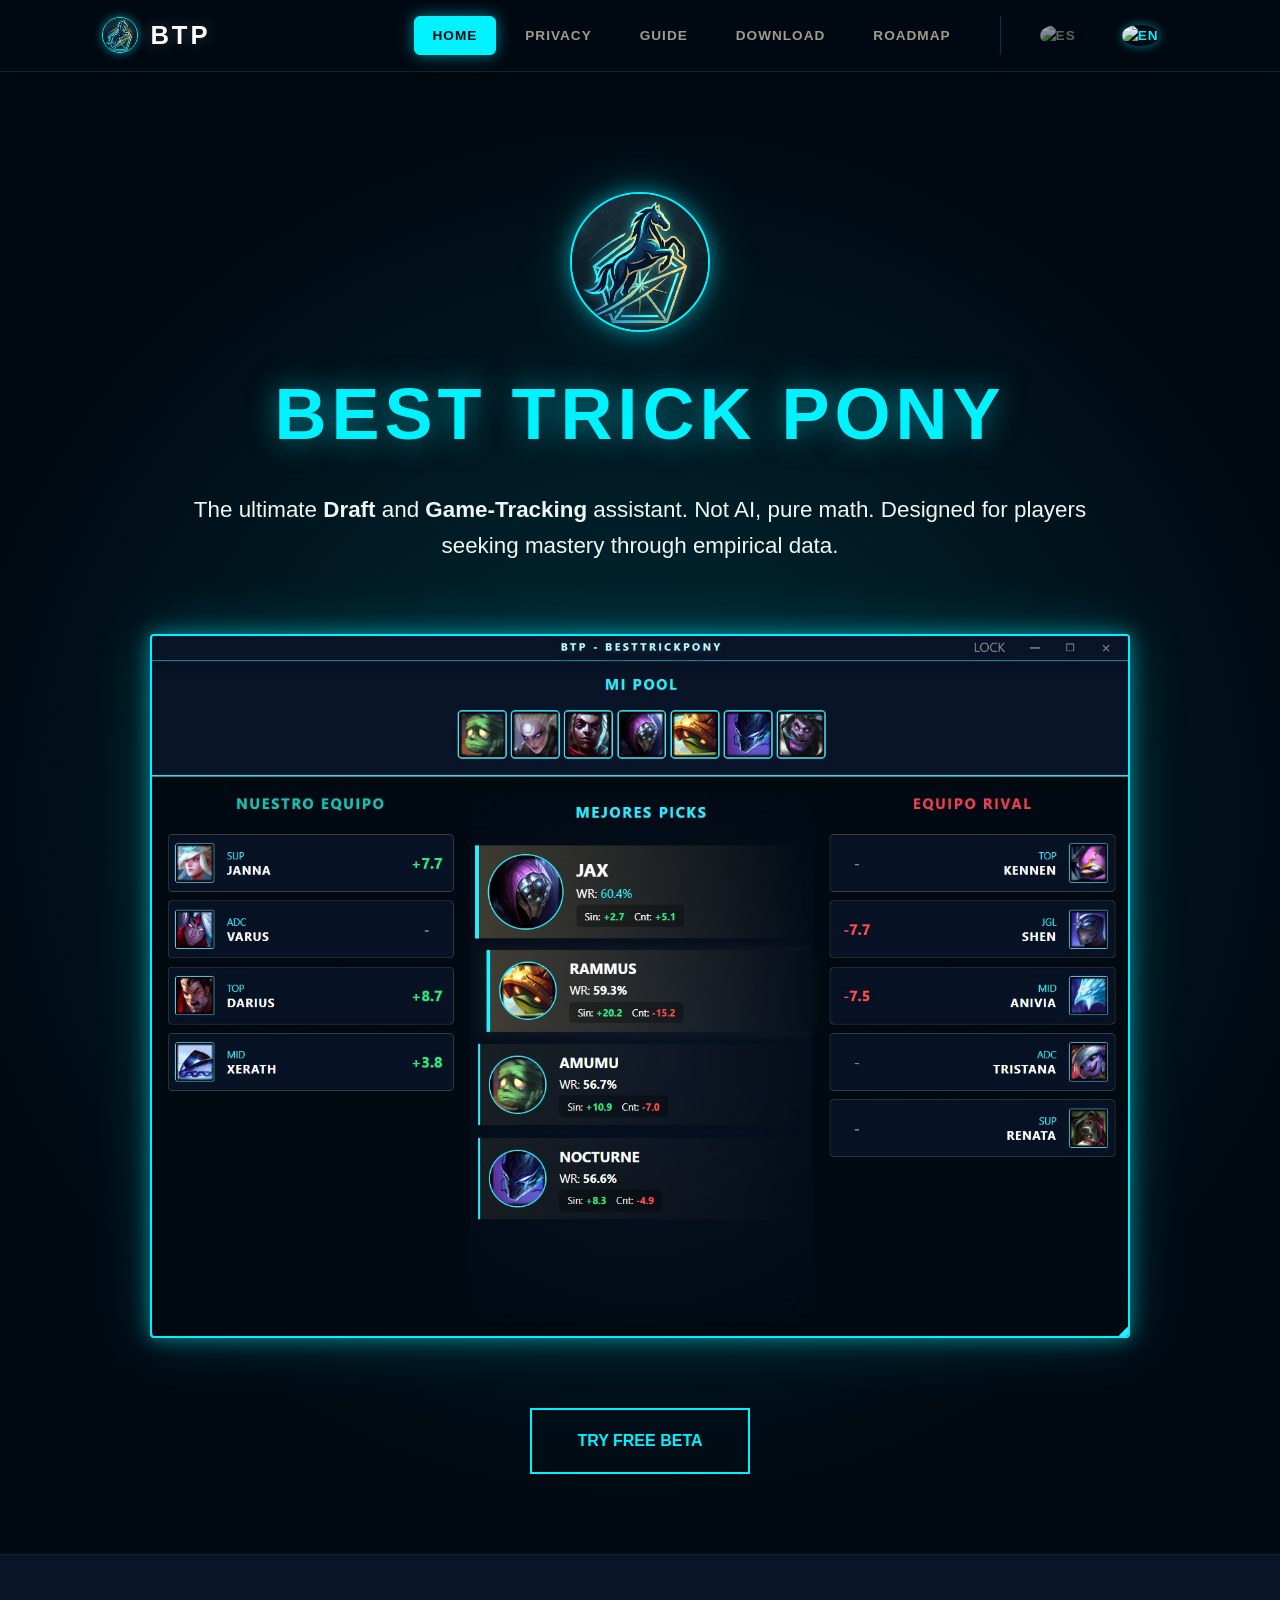
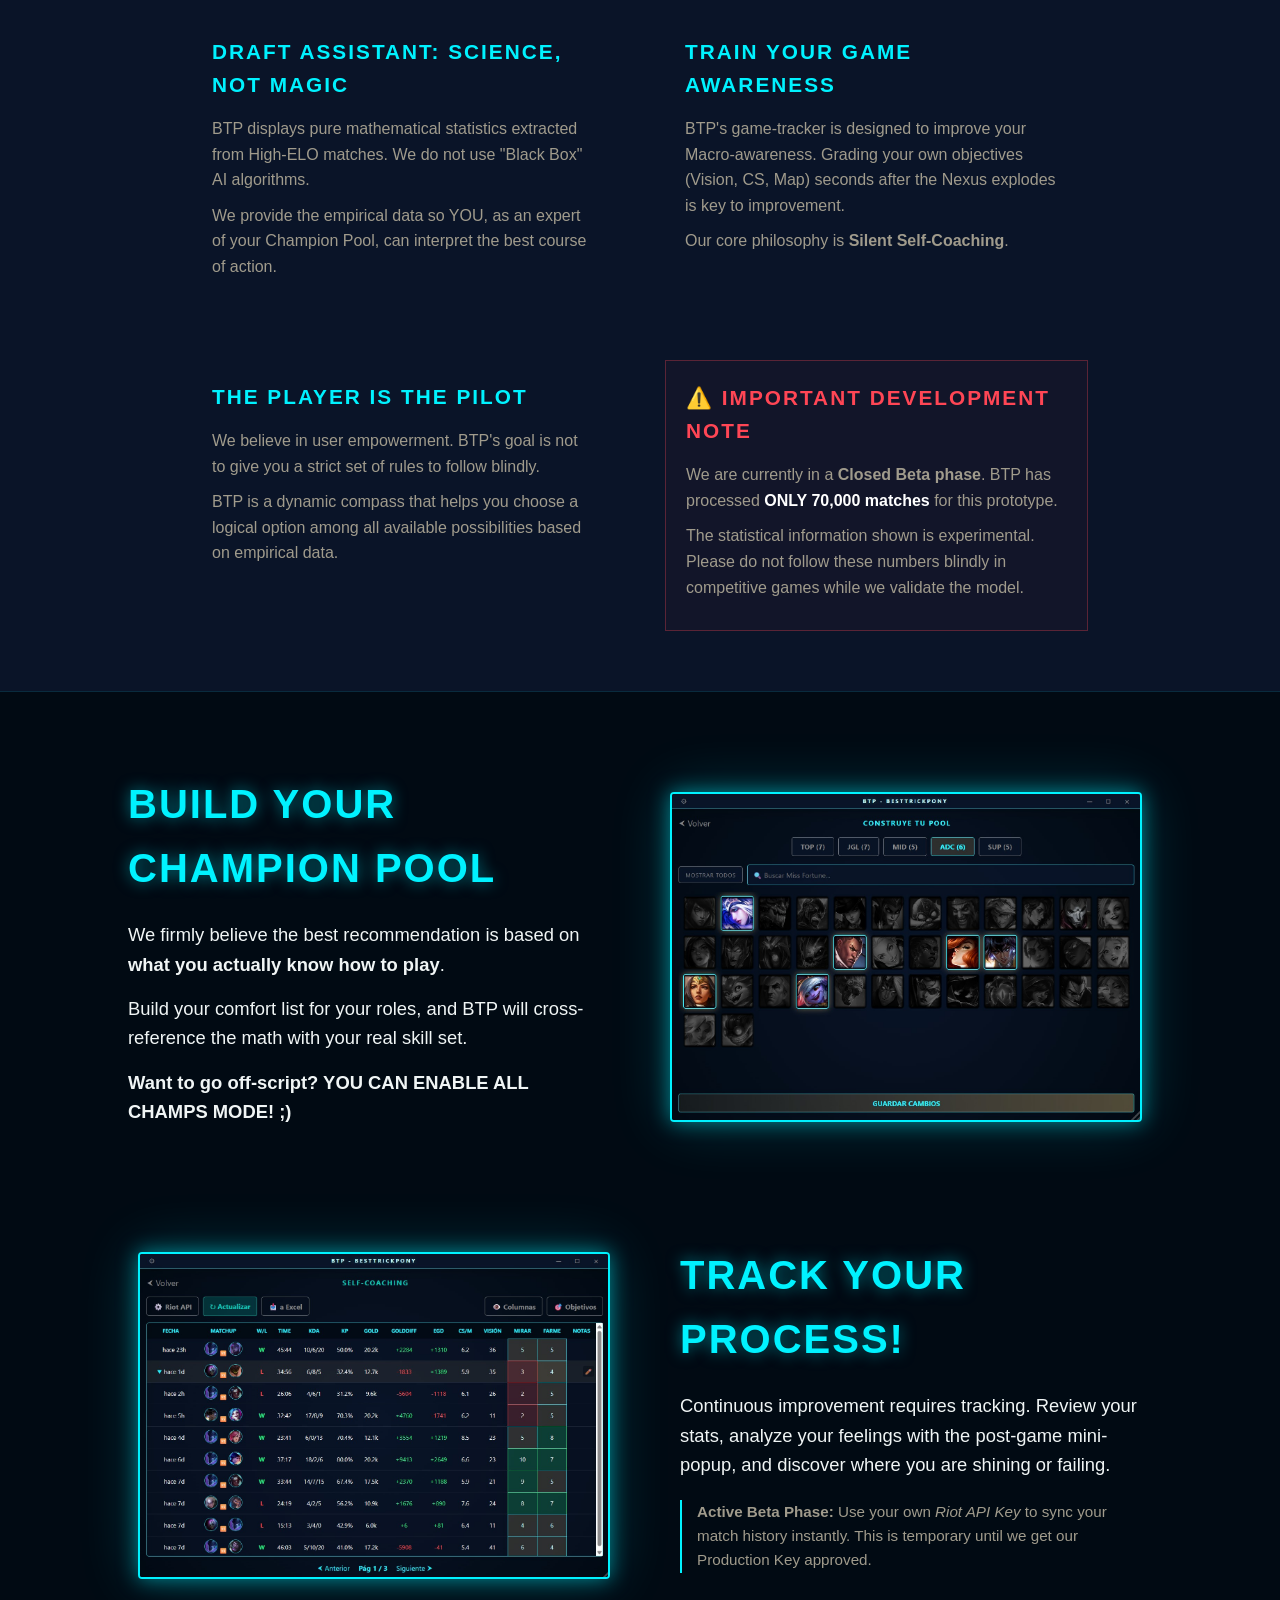
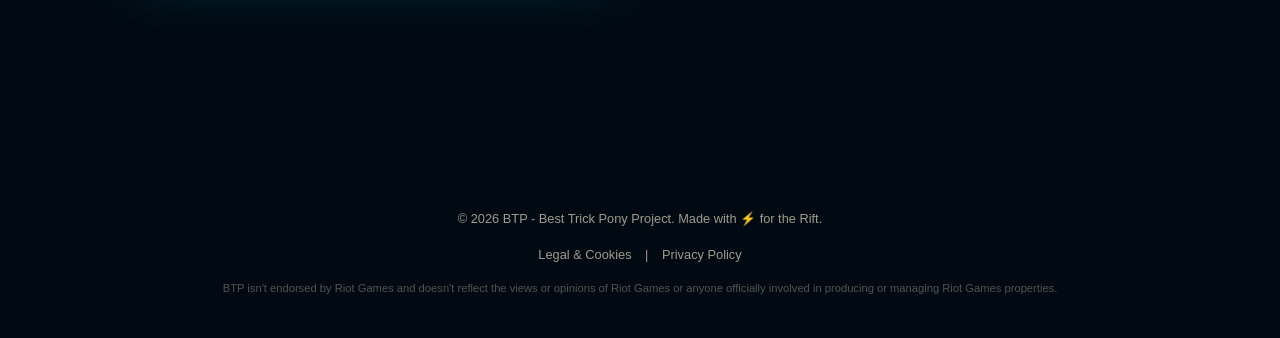
==== index.html @ 759c90ad "Update index.html" ====
<!DOCTYPE html>
<html lang="en">
<head>
    <meta charset="UTF-8">
    <meta name="viewport" content="width=device-width, initial-scale=1.0">
    <title>BTP - Best Trick Pony | LoL Draft Assistant & Game Tracker</title>
    <meta name="description" content="Download BTP, the math-based Draft and Game-Tracking assistant for League of Legends. Improve your macro with our silent Self-Coaching system.">
    <link rel="icon" href="assets/icono.ico" type="image/x-icon">
    <link rel="stylesheet" href="style.css">
</head>
<body>
    
    <nav class="glass-nav">
        <a href="index.html" class="nav-brand">
            <img src="assets/icono.png" alt="BTP Logo" class="nav-logo-img">
            <span>BTP</span>
        </a>
        <div class="nav-links">
            <a href="index.html" class="active">Home</a>
            <a href="about.html">Privacy</a>
            <a href="how-to.html">Guide</a>
            <a href="download.html">Download</a>
            <a href="next.html">Roadmap</a>
            
            <div class="lang-toggle">
                <a href="index-es.html" title="Español"><img src="https://flagcdn.com/es.svg" alt="ES"></a>
                <a href="index.html" class="lang-active" title="English"><img src="https://flagcdn.com/gb.svg" alt="EN"></a>
            </div>
        </div>
    </nav>

    <header class="hero">
        <img src="assets/icono.png" alt="BTP Logo" class="hero-logo">
        <h1 class="hero-title">BEST TRICK PONY</h1>
        <p style="font-size: 1.4rem; color: var(--text-main); max-width: 900px; margin: 0 auto 30px; font-weight: 300;">
            The ultimate <strong>Draft</strong> and <strong>Game-Tracking</strong> assistant. Not AI, pure math. Designed for players seeking mastery through empirical data.
        </p>
        
        <div class="glowing-screenshot-container">
            <img src="assets/asistant-example2.jpg" alt="BTP Main Interface">
        </div>
        <a href="download.html" class="btn-main">Try Free Beta</a>
    </header>

    <section class="philosophy-section">
        <div class="philosophy-card">
            <h3>Draft Assistant: Science, not Magic</h3>
            <p>BTP displays pure mathematical statistics extracted from High-ELO matches. We do not use "Black Box" AI algorithms.</p>
            <p>We provide the empirical data so YOU, as an expert of your Champion Pool, can interpret the best course of action.</p>
        </div>
        <div class="philosophy-card">
            <h3>Train your Game Awareness</h3>
            <p>BTP's game-tracker is designed to improve your Macro-awareness. Grading your own objectives (Vision, CS, Map) seconds after the Nexus explodes is key to improvement.</p>
            <p>Our core philosophy is <strong>Silent Self-Coaching</strong>.</p>
        </div>
        <div class="philosophy-card">
            <h3>The Player is the Pilot</h3>
            <p>We believe in user empowerment. BTP's goal is not to give you a strict set of rules to follow blindly.</p>
            <p>BTP is a dynamic compass that helps you choose a logical option among all available possibilities based on empirical data.</p>
        </div>
        <div class="philosophy-card" style="border: 1px solid rgba(255, 70, 85, 0.3); background: rgba(255, 70, 85, 0.03);">
            <h3 style="color: #ff4655;">⚠️ Important Development Note</h3>
            <p>We are currently in a <strong>Closed Beta phase</strong>. BTP has processed <span style="color: white; font-weight:bold;">ONLY 70,000 matches</span> for this prototype.</p>
            <p>The statistical information shown is experimental. Please do not follow these numbers blindly in competitive games while we validate the model.</p>
        </div>
    </section>

    <section class="features-showcase">
        <div class="feature-row">
            <div class="feature-text">
                <h2>Build your Champion Pool</h2>
                <p>We firmly believe the best recommendation is based on <strong>what you actually know how to play</strong>.</p>
                <p>Build your comfort list for your roles, and BTP will cross-reference the math with your real skill set.</p>
                <p style="color: var(--turquesa); font-weight: bold; margin-top: 15px;">Want to go off-script? YOU CAN ENABLE ALL CHAMPS MODE! ;)</p>
            </div>
            <div class="glowing-screenshot-container feature-image">
                <img src="assets/pool.jpg" alt="Champion Pool Builder">
            </div>
        </div>
        <div class="feature-row reverse">
            <div class="feature-text">
                <h2>Track your Process!</h2>
                <p>Continuous improvement requires tracking. Review your stats, analyze your feelings with the post-game mini-popup, and discover where you are shining or failing.</p>
                <p class="beta-note">
                    <strong>Active Beta Phase:</strong> Use your own <em>Riot API Key</em> to sync your match history instantly. This is temporary until we get our Production Key approved.
                </p>
            </div>
            <div class="glowing-screenshot-container feature-image">
                <img src="assets/coaching-example.jpg" alt="BTP Match Tracking">
            </div>
        </div>
    </section>

    <footer>
        <p>&copy; 2026 BTP - Best Trick Pony Project. Made with ⚡ for the Rift.</p>
        <div style="margin-top: 15px; font-size: 0.8rem;">
            <a href="legal.html" style="color: var(--turquesa); text-decoration: none; margin: 0 10px;">Legal & Cookies</a> | 
            <a href="about.html" style="color: var(--turquesa); text-decoration: none; margin: 0 10px;">Privacy Policy</a>
        </div>
        <p style="margin-top: 15px; font-size: 0.7rem; color: var(--text-dim); opacity: 0.5;">
            BTP isn't endorsed by Riot Games and doesn't reflect the views or opinions of Riot Games or anyone officially involved in producing or managing Riot Games properties.
        </p>
    </footer>
</body>
</html>
---- style.css ----
/* =========================================================
   VARIABLES GLOBALES Y TEMAS (DARK MODE GAMING)
========================================================= */

/* TEMA 1: HEXTECH GLOW (POR DEFECTO) */
:root {
    --bg-base: #010a13;
    --bg-base-rgb: 1, 10, 19;
    --bg-surface: #0a1428;
    
    --accent: #00f2ff;
    --accent-rgb: 0, 242, 255;
    --accent-glow: rgba(0, 242, 255, 0.5);
    
    --text-primary: #f0f5f5;
    --text-secondary: #a09b8c;
    --negative: #ff4655;
}

/* TEMA 2: FURIA NOXIANA */
body.theme-noxus {
    --bg-base: #0F0F0F;
    --bg-base-rgb: 15, 15, 15;
    --bg-surface: #1A1818;
    
    --accent: #E22C2C;
    --accent-rgb: 226, 44, 44;
    --accent-glow: rgba(226, 44, 44, 0.5);
}

/* TEMA 3: EL VACÍO */
body.theme-void {
    --bg-base: #110D17;
    --bg-base-rgb: 17, 13, 23;
    --bg-surface: #1D1726;
    
    --accent: #A959FF;
    --accent-rgb: 169, 89, 255;
    --accent-glow: rgba(169, 89, 255, 0.5);
}

/* TEMA 4: RADIACTIVIDAD ZAUNITA */
body.theme-zaun {
    --bg-base: #0D1117;
    --bg-base-rgb: 13, 17, 23;
    --bg-surface: #161B22;
    
    --accent: #39D353;
    --accent-rgb: 57, 211, 83;
    --accent-glow: rgba(57, 211, 83, 0.5);
}

/* TEMA 5: ASCENSO DE DEMACIA */
body.theme-demacia {
    --bg-base: #091F36;
    --bg-base-rgb: 9, 31, 54;
    --bg-surface: #1B3B60;
    
    --accent: #FEF3C7;
    --accent-rgb: 254, 243, 199;
    --accent-glow: rgba(254, 243, 199, 0.5);
}

/* =========================================================
   ESTILOS BASE
========================================================= */

* { margin: 0; padding: 0; box-sizing: border-box; }

body {
    background-color: var(--bg-base);
    color: var(--text-primary);
    font-family: 'Segoe UI', Roboto, Helvetica, Arial, sans-serif;
    line-height: 1.6;
    overflow-x: hidden;
    transition: background-color 0.4s ease, color 0.4s ease;
}

/* --- NAVEGACIÓN PREMIUM (GLASSMORPHISM) --- */
.glass-nav {
    display: flex;
    justify-content: space-between;
    align-items: center;
    padding: 15px 8%;
    /* Efecto cristal adaptativo al tema */
    background: rgba(var(--bg-base-rgb), 0.75); 
    backdrop-filter: blur(12px);
    -webkit-backdrop-filter: blur(12px);
    border-bottom: 1px solid rgba(var(--accent-rgb), 0.15);
    box-shadow: 0 4px 30px rgba(0, 0, 0, 0.4);
    position: sticky;
    top: 0;
    z-index: 1000;
}

.nav-brand {
    display: flex;
    align-items: center;
    gap: 12px;
    text-decoration: none;
    transition: transform 0.3s ease;
}

.nav-brand:hover {
    transform: scale(1.05);
}

.nav-logo-img {
    width: 36px;
    height: 36px;
    border-radius: 50%;
    border: 1px solid var(--accent);
    box-shadow: 0 0 10px var(--accent-glow);
    object-fit: cover;
}

.nav-brand span {
    font-size: 1.6rem;
    font-weight: 900;
    color: #ffffff;
    letter-spacing: 3px;
    text-shadow: 0 0 15px rgba(255, 255, 255, 0.2);
}

.nav-links {
    display: flex;
    gap: 10px;
}

.nav-links a {
    color: var(--text-secondary);
    text-decoration: none;
    font-size: 0.85rem;
    font-weight: 700;
    text-transform: uppercase;
    letter-spacing: 1px;
    padding: 8px 18px;
    border-radius: 6px;
    transition: all 0.3s ease;
    border: 1px solid transparent;
}

.nav-links a:hover {
    color: #ffffff;
    background: rgba(var(--accent-rgb), 0.08);
    border-color: rgba(var(--accent-rgb), 0.3);
    text-shadow: 0 0 8px var(--accent-glow);
}

.nav-links a.active {
    color: var(--bg-base);
    background: var(--accent);
    border-color: var(--accent);
    box-shadow: 0 0 15px var(--accent-glow);
    text-shadow: none;
}

/* --- HERO SECTION --- */
.hero {
    text-align: center;
    padding: 120px 10% 80px;
    /* Gradiente radial adaptativo al tema */
    background: radial-gradient(circle at center, rgba(var(--accent-rgb), 0.15) 0%, var(--bg-base) 70%);
}

.hero-title {
    font-size: 4.5rem;
    font-weight: 900;
    color: var(--accent);
    text-transform: uppercase;
    letter-spacing: 5px;
    text-shadow: 0 0 30px var(--accent-glow);
    margin-bottom: 20px;
}

.hero-logo {
    width: 140px;
    height: 140px;
    border-radius: 50%;
    border: 2px solid var(--accent);
    background: var(--bg-surface);
    object-fit: cover;
    display: block;
    margin: 0 auto 25px auto;
    box-shadow: 
        0 0 20px var(--accent-glow),          
        0 0 60px rgba(var(--accent-rgb), 0.2),       
        inset 0 0 15px rgba(var(--accent-rgb), 0.1); 
    transition: 0.5s ease;
}

.hero-logo:hover {
    box-shadow: 
        0 0 30px var(--accent),
        0 0 80px rgba(var(--accent-rgb), 0.4);
    transform: scale(1.05);
}

/* --- ESTRELLAS Y CAPTURAS --- */
.glowing-screenshot-container {
    position: relative;
    margin: 60px auto;
    max-width: 1000px;
    padding: 10px;
}

.glowing-screenshot-container img {
    width: 100%;
    display: block;
    border: 2px solid var(--accent);
    border-radius: 4px;
    box-shadow: 
        0 0 20px var(--accent-glow),          
        0 0 60px rgba(var(--accent-rgb), 0.2),       
        inset 0 0 15px rgba(var(--accent-rgb), 0.1); 
    transition: 0.5s;
}

.glowing-screenshot-container img:hover {
    box-shadow: 
        0 0 30px var(--accent),
        0 0 80px rgba(var(--accent-rgb), 0.3);
}

.glowing-screenshot-container.vertical {
    max-width: 350px;
    margin: 0 auto;
}

/* --- SECCIONES DE TEXTO --- */
.philosophy-section {
    padding: 60px 15%;
    display: grid;
    grid-template-columns: 1fr 1fr;
    gap: 50px;
    background: var(--bg-surface);
    border-top: 1px solid rgba(var(--accent-rgb), 0.1);
    border-bottom: 1px solid rgba(var(--accent-rgb), 0.1);
}

.philosophy-card {
    padding: 20px;
}

.philosophy-card h3 {
    color: var(--accent);
    text-transform: uppercase;
    letter-spacing: 2px;
    margin-bottom: 15px;
    font-size: 1.3rem;
}

.philosophy-card p {
    color: var(--text-secondary);
    font-size: 1rem;
    margin-bottom: 10px;
}

/* --- BOTONES --- */
.btn-main {
    display: inline-block;
    padding: 18px 45px;
    border: 2px solid var(--accent);
    color: var(--accent);
    text-decoration: none;
    font-weight: bold;
    text-transform: uppercase;
    transition: 0.4s;
    background: transparent;
    cursor: pointer;
}

.btn-main:hover {
    background: var(--accent);
    color: var(--bg-base);
    box-shadow: 0 0 30px var(--accent-glow);
    transform: translateY(-2px);
}

/* --- FUNCIONALIDADES (ZIG-ZAG) --- */
.features-showcase {
    padding: 80px 10%;
    background: var(--bg-base);
}

.feature-row {
    display: flex;
    align-items: center;
    gap: 60px;
    margin-bottom: 100px;
}

.feature-row.reverse {
    flex-direction: row-reverse;
}

.feature-text {
    flex: 1;
}

.feature-text h2 {
    font-size: 2.5rem;
    color: var(--accent);
    margin-bottom: 20px;
    text-transform: uppercase;
    letter-spacing: 2px;
    text-shadow: 0 0 15px var(--accent-glow);
}


.feature-text p {
    font-size: 1.15rem;
    margin-bottom: 15px;
    color: var(--text-primary);
}

.feature-text .beta-note {
    font-size: 0.95rem;
    color: var(--text-secondary);
    border-left: 2px solid var(--accent);
    padding-left: 15px;
    margin-top: 20px;
}

.feature-image {
    flex: 1;
    margin: 0;
}

/* --- METODOLOGÍA (CAJAS DE EJEMPLO) --- */
.example-box {
    background-color: var(--bg-surface);
    padding: 20px;
    border-left: 4px solid var(--accent);
    margin: 20px 0;
    border-radius: 4px;
}

.highlight-text {
    color: var(--text-primary);
    font-weight: bold;
}

/* --- SELECTOR DE IDIOMA --- */
.lang-toggle {
    display: flex;
    align-items: center;
    gap: 8px;
    margin-left: 20px;
    border-left: 1px solid rgba(var(--accent-rgb), 0.2);
    padding-left: 20px;
}

.lang-toggle a {
    color: var(--text-secondary);
    text-decoration: none;
    font-size: 0.85rem;
    font-weight: bold;
    transition: 0.3s;
}

.lang-toggle a:hover {
    color: #ffffff;
    text-shadow: 0 0 8px var(--accent-glow);
}

.lang-toggle a.lang-active {
    color: var(--accent);
}

.lang-toggle img {
    width: 20px;
    height: 20px;
    border-radius: 50%;
    object-fit: cover;
    opacity: 0.6;
    transition: 0.3s;
}

.lang-toggle a.lang-active img, .lang-toggle a:hover img {
    opacity: 1;
    box-shadow: 0 0 10px var(--accent-glow);
}

/* --- FOOTER --- */
footer {
    text-align: center;
    padding: 40px;
    font-size: 0.8rem;
    color: var(--text-secondary);
}

/* --- ADAPTACIÓN PARA MÓVILES (RESPONSIVE) --- */
@media (max-width: 900px) {
    .feature-row, .feature-row.reverse {
        flex-direction: column;
        text-align: center;
        gap: 30px;
    }
    .feature-text .beta-note {
        border-left: none;
        border-top: 2px solid var(--accent);
        padding-top: 15px;
        padding-left: 0;
    }
}

@media (max-width: 768px) {
    .glass-nav {
        flex-direction: column;
        padding: 15px 5%;
        gap: 15px;
    }
    
    .nav-links {
        flex-wrap: wrap;
        justify-content: center;
        gap: 8px;
    }

    .nav-links a {
        padding: 6px 10px;
        font-size: 0.75rem;
    }

    .lang-toggle {
        margin-left: 0;
        padding-left: 0;
        border-left: none;
        width: 100%;
        justify-content: center;
        margin-top: 5px;
    }

    .philosophy-section {
        display: flex;
        flex-direction: column;
        padding: 40px 5%;
        gap: 20px;
    }

    .philosophy-card {
        width: 100%;
        box-sizing: border-box;
        margin: 0;
    }
    
    .hero-title {
        font-size: 2.5rem !important;
    }
}
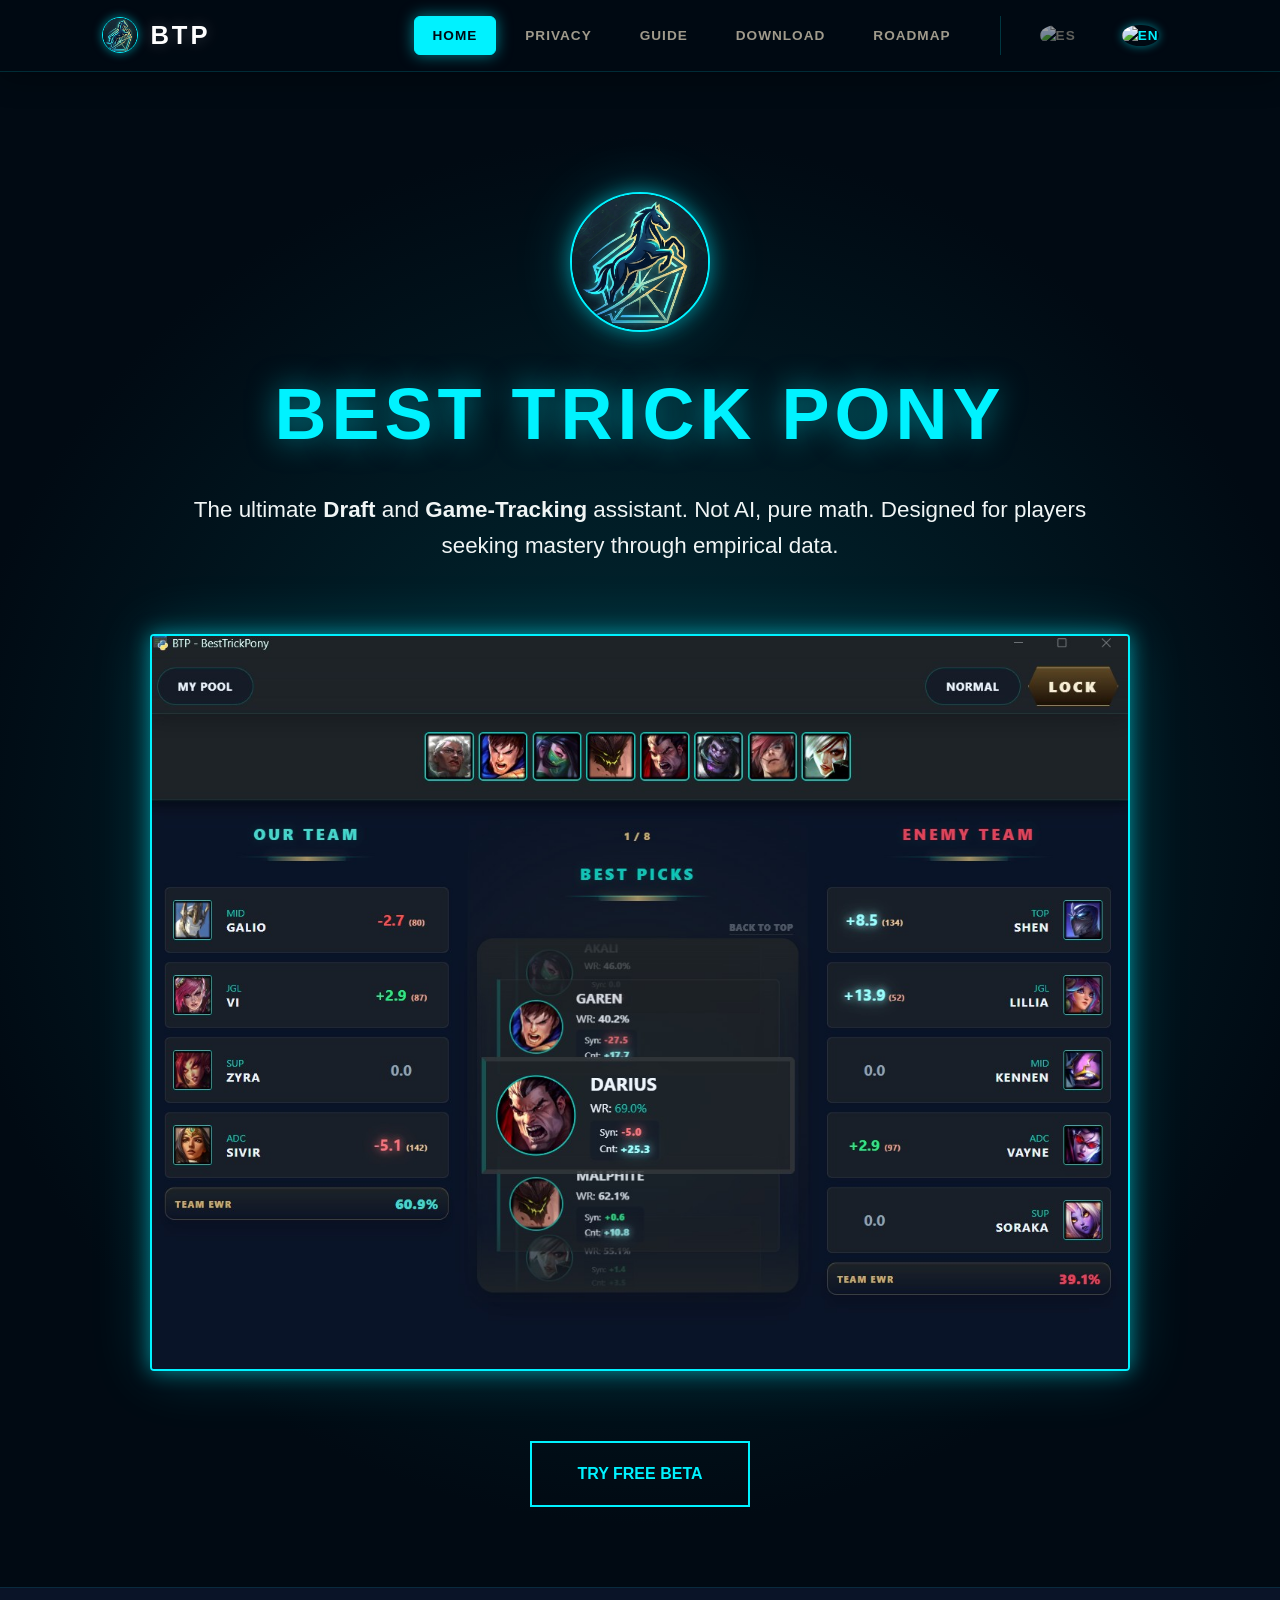
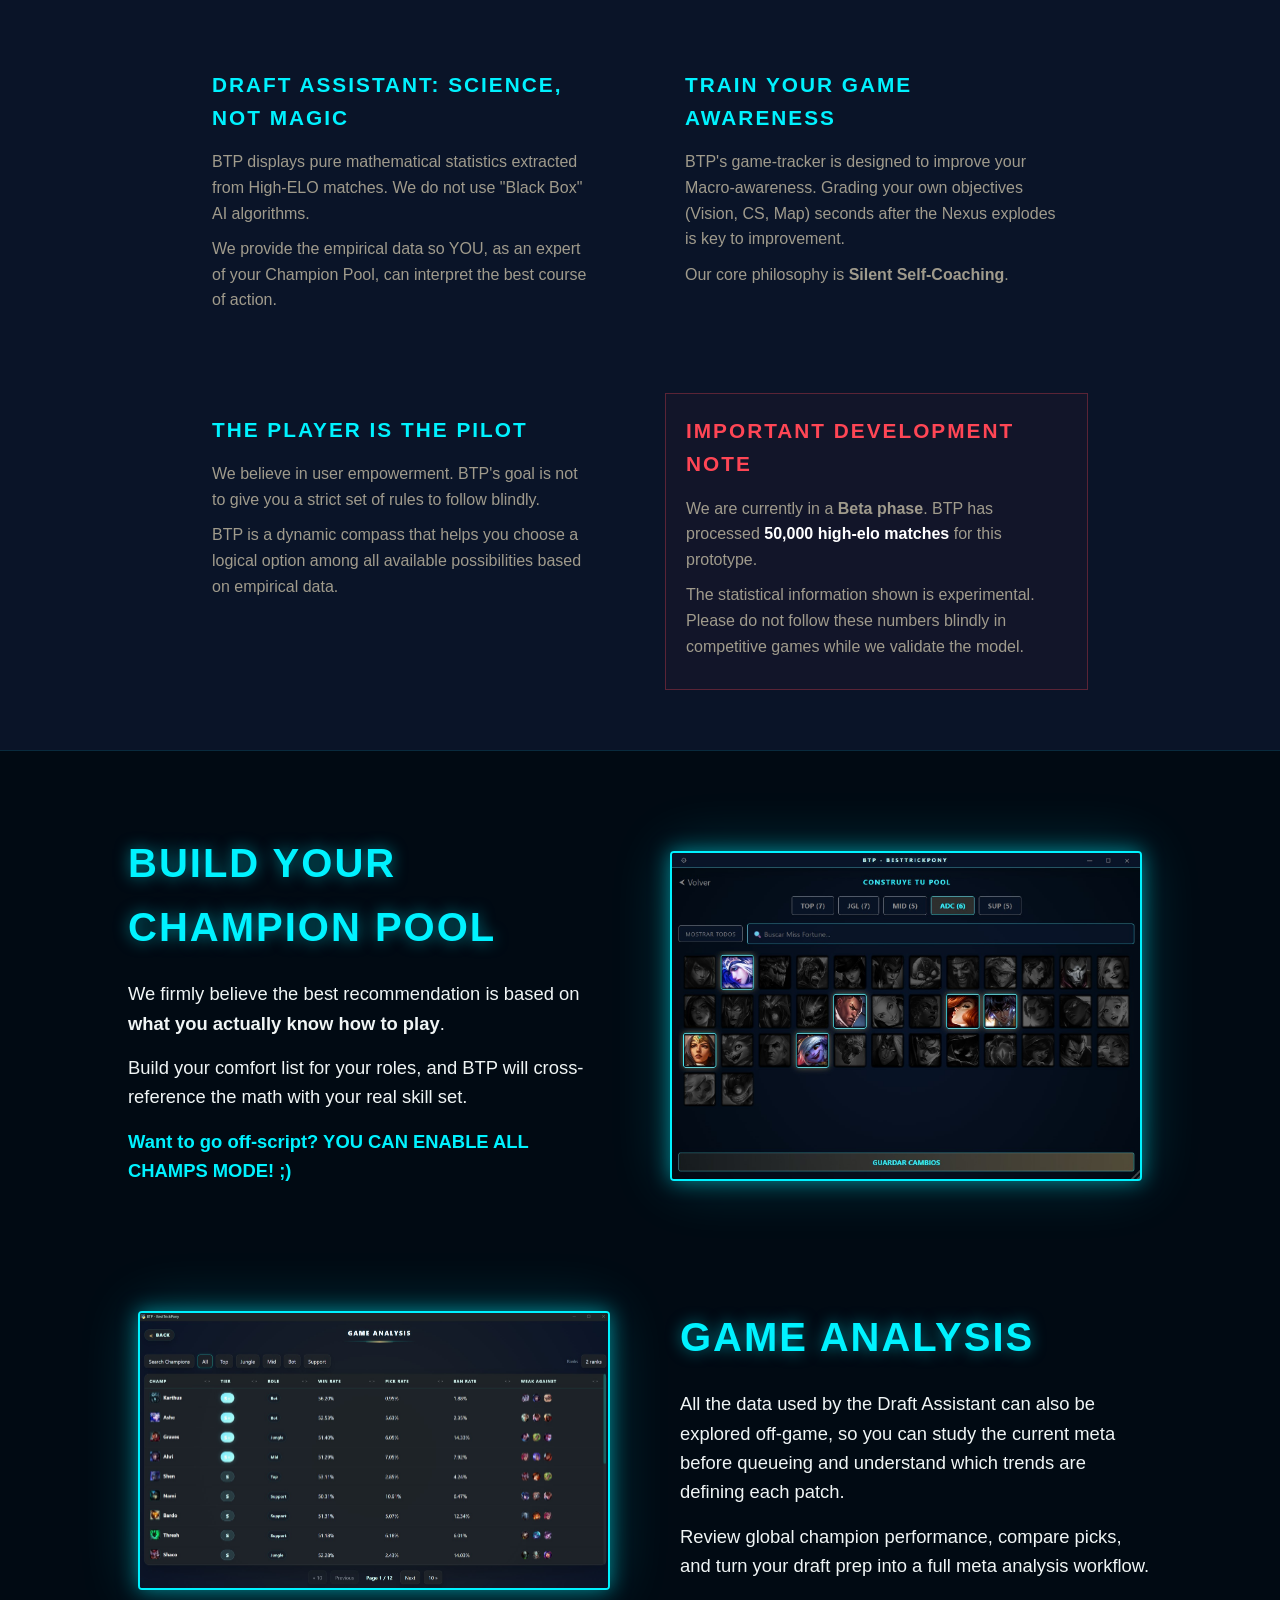
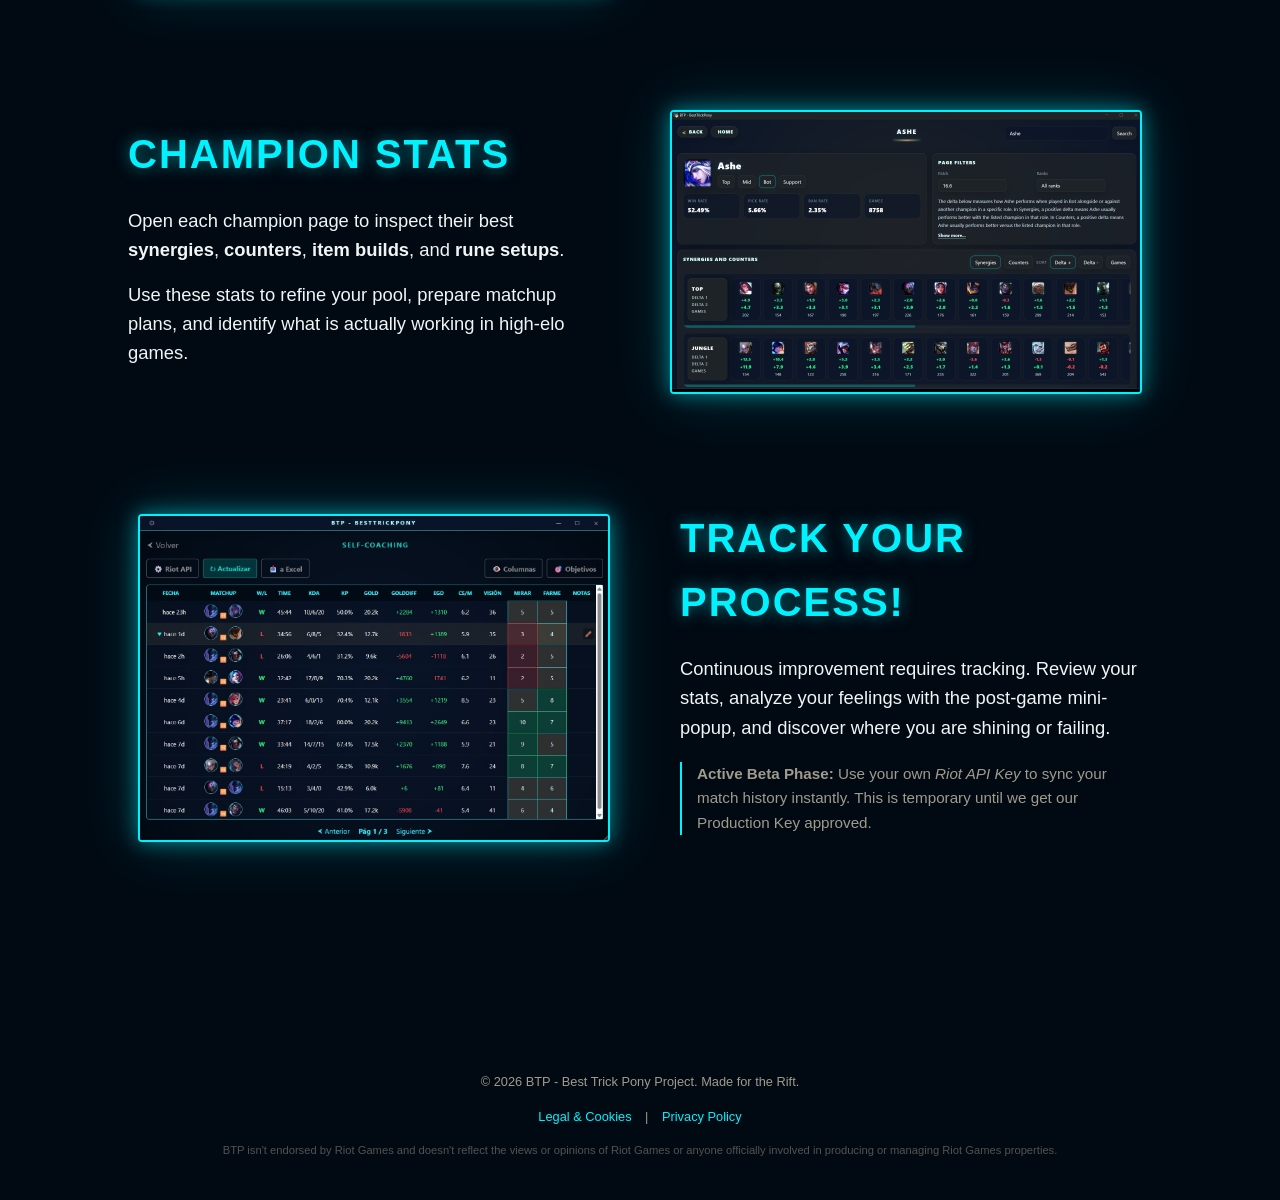
==== commit 2ccc397d: "Revise index.html for content and structure updates Updated the HTML structure and content for the B" ====
--- a/index.html
+++ b/index.html
@@ -3,13 +3,12 @@
 <head>
     <meta charset="UTF-8">
     <meta name="viewport" content="width=device-width, initial-scale=1.0">
-    <title>BTP - Best Trick Pony | LoL Draft Assistant & Game Tracker</title>
-    <meta name="description" content="Download BTP, the math-based Draft and Game-Tracking assistant for League of Legends. Improve your macro with our silent Self-Coaching system.">
+    <title>BTP - Best Trick Pony | LoL Draft Assistant &amp; Game Tracker</title>
+    <meta name="description" content="Download BTP, the math-based Draft and Game-Tracking assistant for League of Legends. Study the meta off-game with Game Analysis and champion-specific stats.">
     <link rel="icon" href="assets/icono.ico" type="image/x-icon">
     <link rel="stylesheet" href="style.css">
 </head>
 <body>
-    
     <nav class="glass-nav">
         <a href="index.html" class="nav-brand">
             <img src="assets/icono.png" alt="BTP Logo" class="nav-logo-img">
@@ -23,7 +22,7 @@
             <a href="next.html">Roadmap</a>
             
             <div class="lang-toggle">
-                <a href="index-es.html" title="Español"><img src="https://flagcdn.com/es.svg" alt="ES"></a>
+                <a href="index-es.html" title="Espa&#241;ol"><img src="https://flagcdn.com/es.svg" alt="ES"></a>
                 <a href="index.html" class="lang-active" title="English"><img src="https://flagcdn.com/gb.svg" alt="EN"></a>
             </div>
         </div>
@@ -32,12 +31,12 @@
     <header class="hero">
         <img src="assets/icono.png" alt="BTP Logo" class="hero-logo">
         <h1 class="hero-title">BEST TRICK PONY</h1>
-        <p style="font-size: 1.4rem; color: var(--text-main); max-width: 900px; margin: 0 auto 30px; font-weight: 300;">
+        <p style="font-size: 1.4rem; color: var(--text-primary); max-width: 900px; margin: 0 auto 30px; font-weight: 300;">
             The ultimate <strong>Draft</strong> and <strong>Game-Tracking</strong> assistant. Not AI, pure math. Designed for players seeking mastery through empirical data.
         </p>
         
         <div class="glowing-screenshot-container">
-            <img src="assets/asistant-example2.jpg" alt="BTP Main Interface">
+            <img src="assets/assistant.jpg" alt="BTP Main Interface">
         </div>
         <a href="download.html" class="btn-main">Try Free Beta</a>
     </header>
@@ -59,8 +58,8 @@
             <p>BTP is a dynamic compass that helps you choose a logical option among all available possibilities based on empirical data.</p>
         </div>
         <div class="philosophy-card" style="border: 1px solid rgba(255, 70, 85, 0.3); background: rgba(255, 70, 85, 0.03);">
-            <h3 style="color: #ff4655;">⚠️ Important Development Note</h3>
-            <p>We are currently in a <strong>Closed Beta phase</strong>. BTP has processed <span style="color: white; font-weight:bold;">ONLY 70,000 matches</span> for this prototype.</p>
+            <h3 style="color: #ff4655;">Important Development Note</h3>
+            <p>We are currently in a <strong>Beta phase</strong>. BTP has processed <span style="color: white; font-weight:bold;">50,000 high-elo matches</span> for this prototype.</p>
             <p>The statistical information shown is experimental. Please do not follow these numbers blindly in competitive games while we validate the model.</p>
         </div>
     </section>
@@ -71,12 +70,35 @@
                 <h2>Build your Champion Pool</h2>
                 <p>We firmly believe the best recommendation is based on <strong>what you actually know how to play</strong>.</p>
                 <p>Build your comfort list for your roles, and BTP will cross-reference the math with your real skill set.</p>
-                <p style="color: var(--turquesa); font-weight: bold; margin-top: 15px;">Want to go off-script? YOU CAN ENABLE ALL CHAMPS MODE! ;)</p>
+                <p style="color: var(--accent); font-weight: bold; margin-top: 15px;">Want to go off-script? YOU CAN ENABLE ALL CHAMPS MODE! ;)</p>
             </div>
             <div class="glowing-screenshot-container feature-image">
                 <img src="assets/pool.jpg" alt="Champion Pool Builder">
             </div>
         </div>
+
+        <div class="feature-row reverse">
+            <div class="feature-text">
+                <h2>GAME ANALYSIS</h2>
+                <p>All the data used by the Draft Assistant can also be explored off-game, so you can study the current meta before queueing and understand which trends are defining each patch.</p>
+                <p>Review global champion performance, compare picks, and turn your draft prep into a full meta analysis workflow.</p>
+            </div>
+            <div class="glowing-screenshot-container feature-image">
+                <img src="assets/game-analysis.jpg" alt="BTP Game Analysis section">
+            </div>
+        </div>
+
+        <div class="feature-row">
+            <div class="feature-text">
+                <h2>Champion Stats</h2>
+                <p>Open each champion page to inspect their best <strong>synergies</strong>, <strong>counters</strong>, <strong>item builds</strong>, and <strong>rune setups</strong>.</p>
+                <p>Use these stats to refine your pool, prepare matchup plans, and identify what is actually working in high-elo games.</p>
+            </div>
+            <div class="glowing-screenshot-container feature-image">
+                <img src="assets/champion-page.jpg" alt="BTP Champion Stats page">
+            </div>
+        </div>
+
         <div class="feature-row reverse">
             <div class="feature-text">
                 <h2>Track your Process!</h2>
@@ -92,12 +114,12 @@
     </section>
 
     <footer>
-        <p>&copy; 2026 BTP - Best Trick Pony Project. Made with ⚡ for the Rift.</p>
+        <p>&copy; 2026 BTP - Best Trick Pony Project. Made for the Rift.</p>
         <div style="margin-top: 15px; font-size: 0.8rem;">
-            <a href="legal.html" style="color: var(--turquesa); text-decoration: none; margin: 0 10px;">Legal & Cookies</a> | 
-            <a href="about.html" style="color: var(--turquesa); text-decoration: none; margin: 0 10px;">Privacy Policy</a>
+            <a href="legal.html" style="color: var(--accent); text-decoration: none; margin: 0 10px;">Legal &amp; Cookies</a> | 
+            <a href="about.html" style="color: var(--accent); text-decoration: none; margin: 0 10px;">Privacy Policy</a>
         </div>
-        <p style="margin-top: 15px; font-size: 0.7rem; color: var(--text-dim); opacity: 0.5;">
+        <p style="margin-top: 15px; font-size: 0.7rem; color: var(--text-secondary); opacity: 0.5;">
             BTP isn't endorsed by Riot Games and doesn't reflect the views or opinions of Riot Games or anyone officially involved in producing or managing Riot Games properties.
         </p>
     </footer>
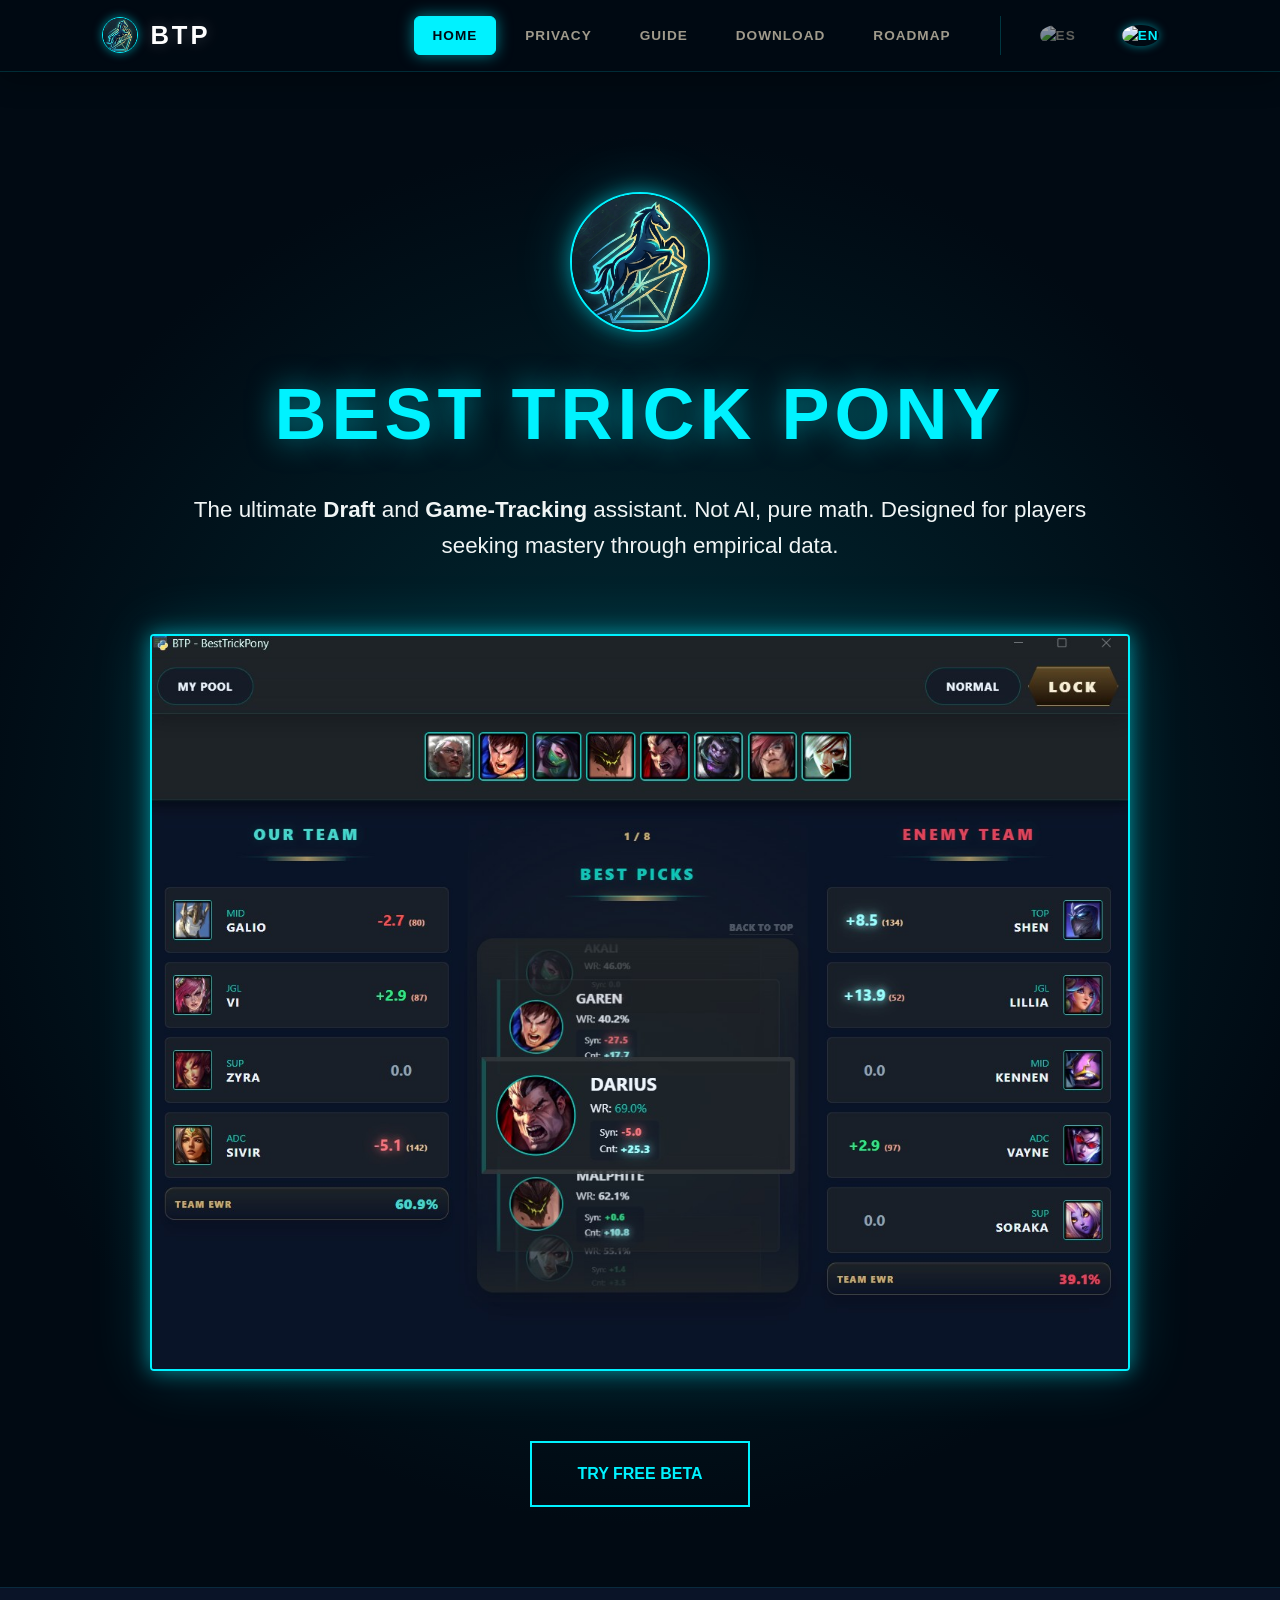
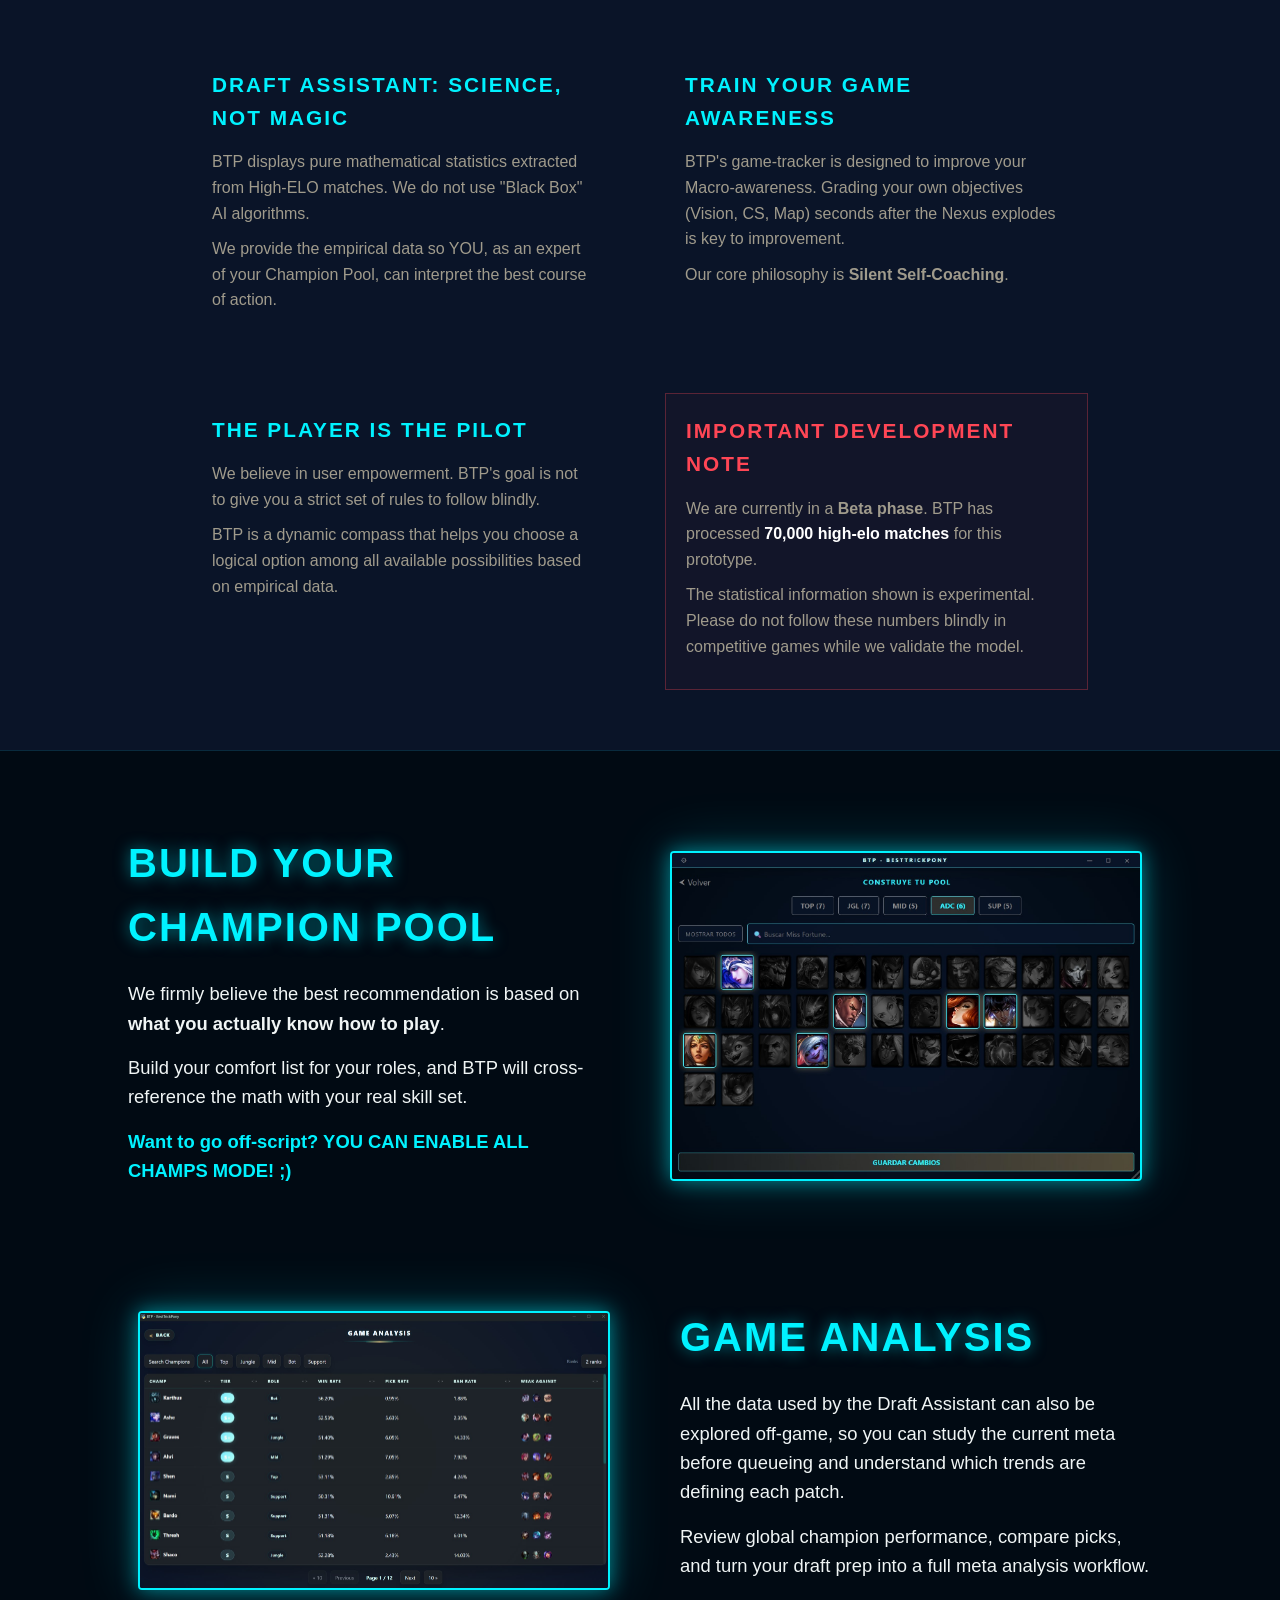
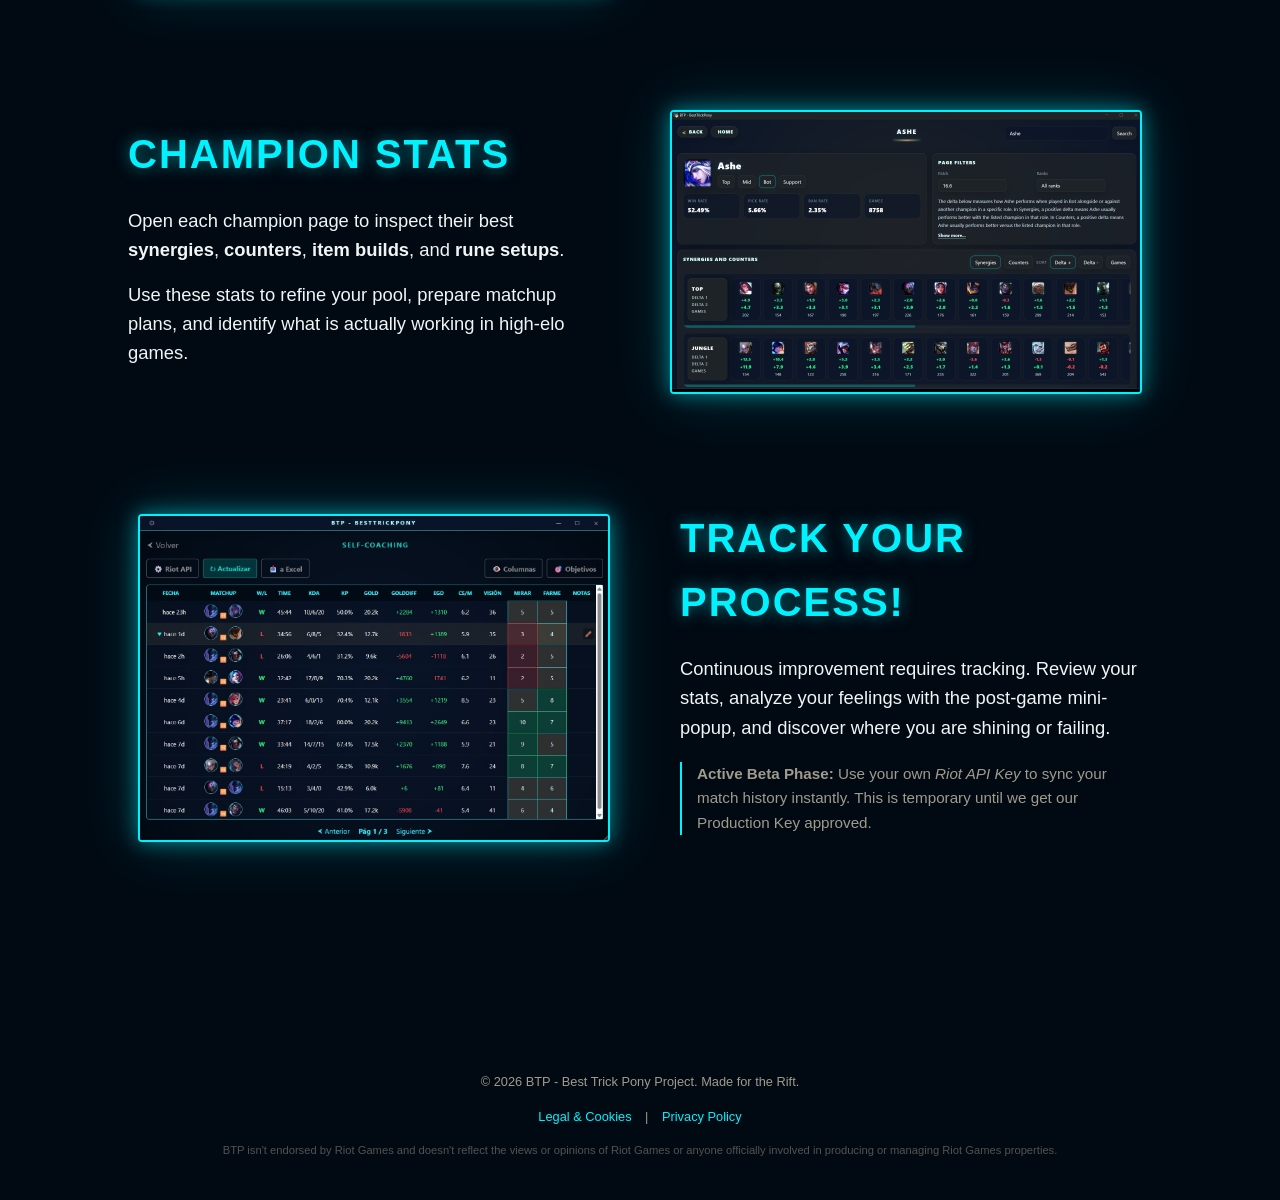
==== commit 57bcece9: "Revise index.html for updated content and layout Updated the HTML structure and content for the BTP " ====
--- a/index.html
+++ b/index.html
@@ -59,7 +59,7 @@
         </div>
         <div class="philosophy-card" style="border: 1px solid rgba(255, 70, 85, 0.3); background: rgba(255, 70, 85, 0.03);">
             <h3 style="color: #ff4655;">Important Development Note</h3>
-            <p>We are currently in a <strong>Beta phase</strong>. BTP has processed <span style="color: white; font-weight:bold;">50,000 high-elo matches</span> for this prototype.</p>
+            <p>We are currently in a <strong>Beta phase</strong>. BTP has processed <span style="color: white; font-weight:bold;">70,000 high-elo matches</span> for this prototype.</p>
             <p>The statistical information shown is experimental. Please do not follow these numbers blindly in competitive games while we validate the model.</p>
         </div>
     </section>
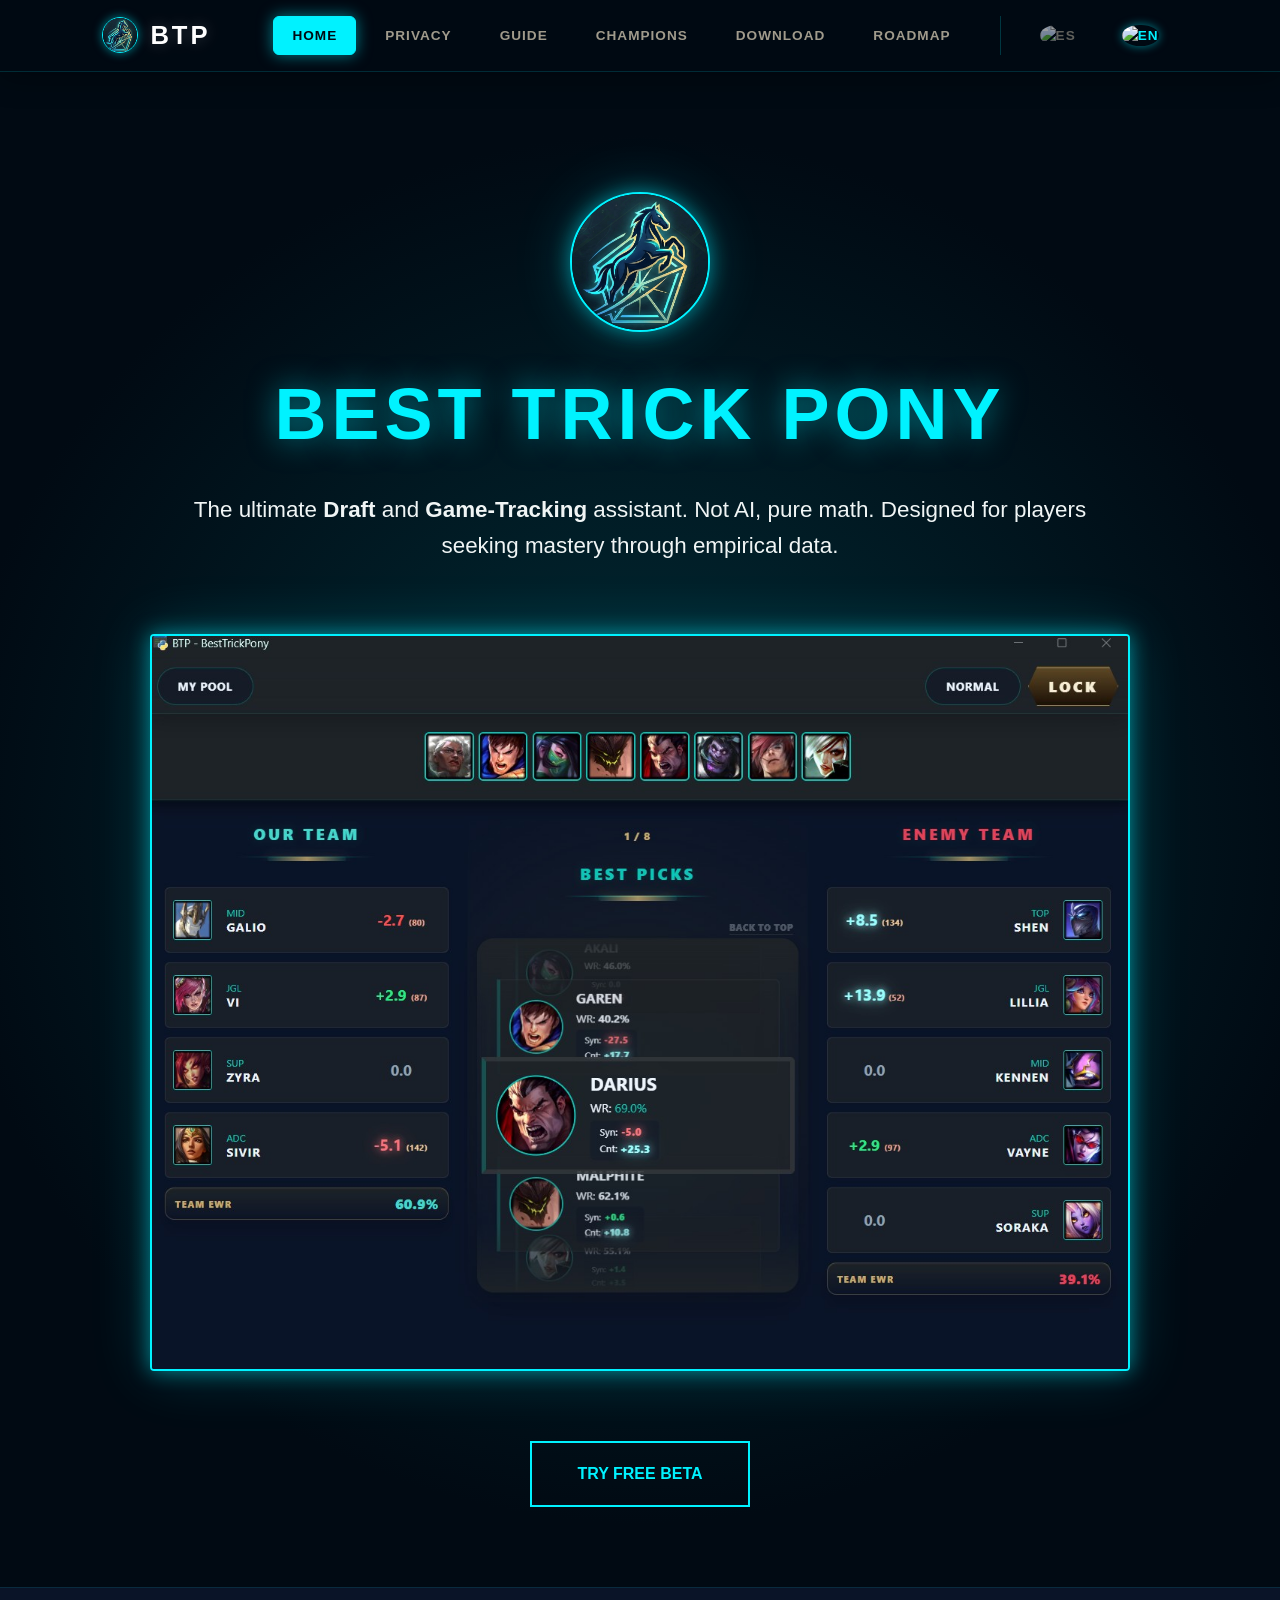
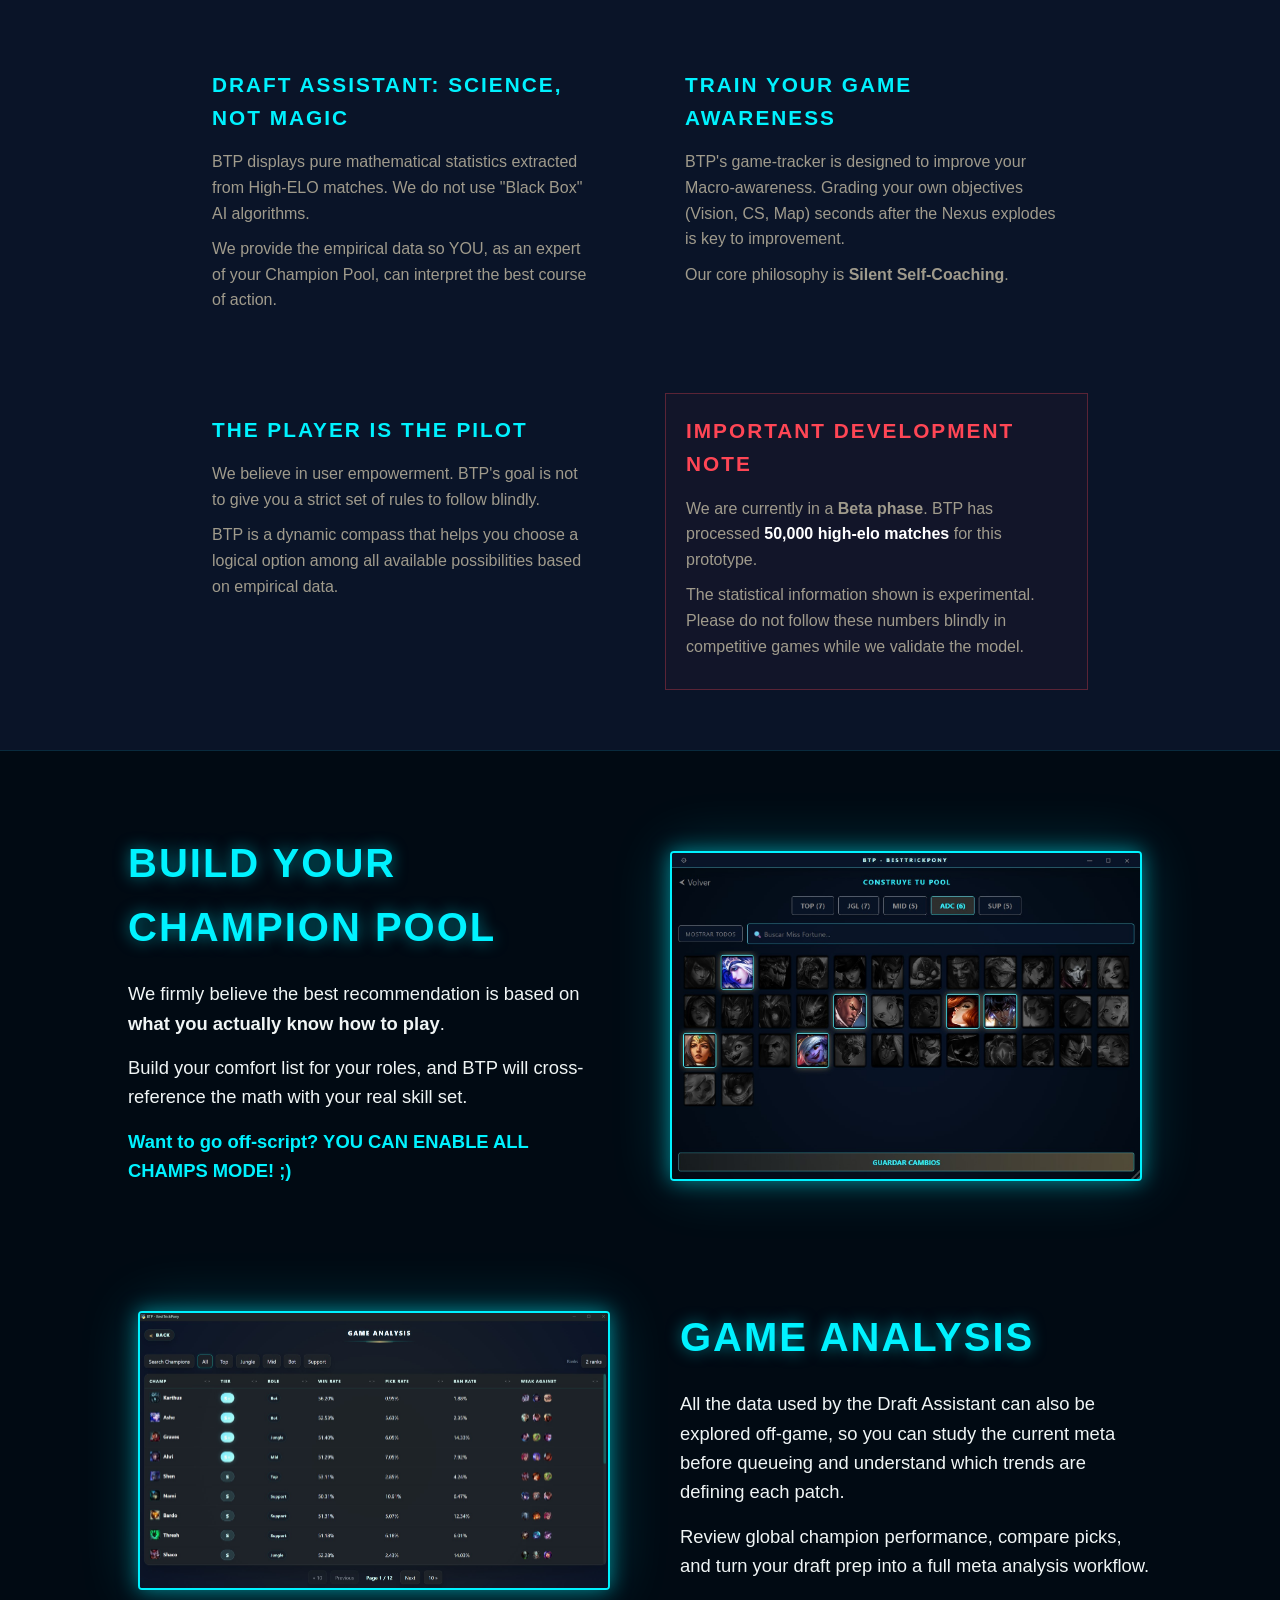
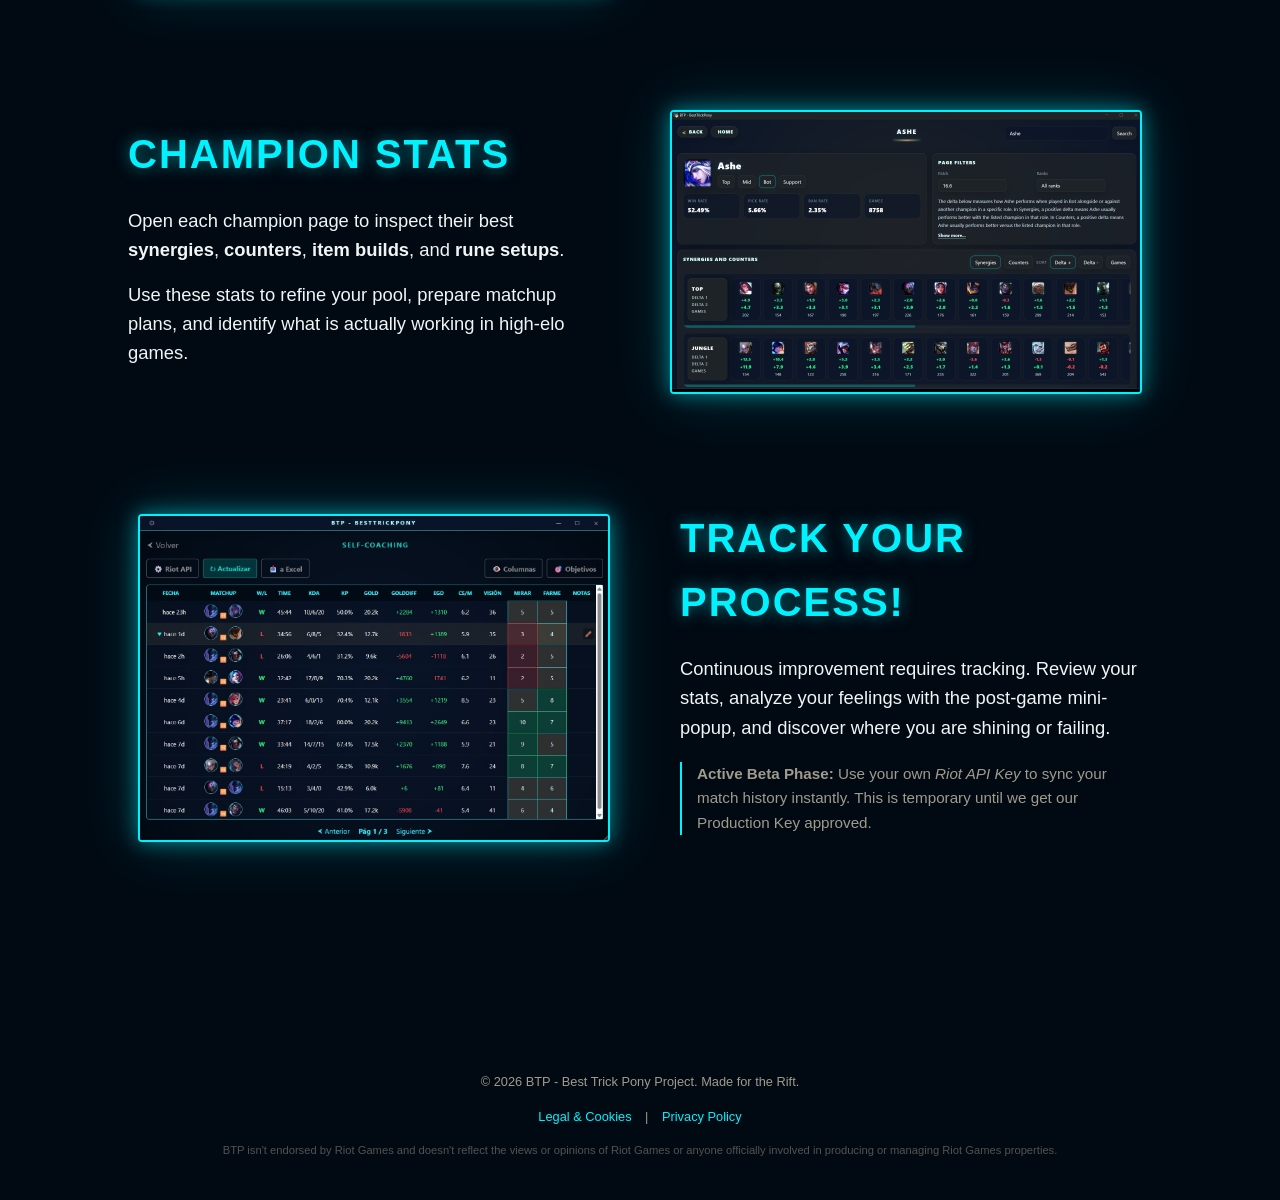
==== commit ce5381f8: "Added game analysis website Added game analysis website" ====
--- a/index.html
+++ b/index.html
@@ -1,127 +1,128 @@
-<!DOCTYPE html>
-<html lang="en">
-<head>
-    <meta charset="UTF-8">
-    <meta name="viewport" content="width=device-width, initial-scale=1.0">
-    <title>BTP - Best Trick Pony | LoL Draft Assistant &amp; Game Tracker</title>
-    <meta name="description" content="Download BTP, the math-based Draft and Game-Tracking assistant for League of Legends. Study the meta off-game with Game Analysis and champion-specific stats.">
-    <link rel="icon" href="assets/icono.ico" type="image/x-icon">
-    <link rel="stylesheet" href="style.css">
-</head>
-<body>
-    <nav class="glass-nav">
-        <a href="index.html" class="nav-brand">
-            <img src="assets/icono.png" alt="BTP Logo" class="nav-logo-img">
-            <span>BTP</span>
-        </a>
-        <div class="nav-links">
-            <a href="index.html" class="active">Home</a>
-            <a href="about.html">Privacy</a>
-            <a href="how-to.html">Guide</a>
-            <a href="download.html">Download</a>
-            <a href="next.html">Roadmap</a>
-            
-            <div class="lang-toggle">
-                <a href="index-es.html" title="Espa&#241;ol"><img src="https://flagcdn.com/es.svg" alt="ES"></a>
-                <a href="index.html" class="lang-active" title="English"><img src="https://flagcdn.com/gb.svg" alt="EN"></a>
-            </div>
-        </div>
-    </nav>
-
-    <header class="hero">
-        <img src="assets/icono.png" alt="BTP Logo" class="hero-logo">
-        <h1 class="hero-title">BEST TRICK PONY</h1>
-        <p style="font-size: 1.4rem; color: var(--text-primary); max-width: 900px; margin: 0 auto 30px; font-weight: 300;">
-            The ultimate <strong>Draft</strong> and <strong>Game-Tracking</strong> assistant. Not AI, pure math. Designed for players seeking mastery through empirical data.
-        </p>
-        
-        <div class="glowing-screenshot-container">
-            <img src="assets/assistant.jpg" alt="BTP Main Interface">
-        </div>
-        <a href="download.html" class="btn-main">Try Free Beta</a>
-    </header>
-
-    <section class="philosophy-section">
-        <div class="philosophy-card">
-            <h3>Draft Assistant: Science, not Magic</h3>
-            <p>BTP displays pure mathematical statistics extracted from High-ELO matches. We do not use "Black Box" AI algorithms.</p>
-            <p>We provide the empirical data so YOU, as an expert of your Champion Pool, can interpret the best course of action.</p>
-        </div>
-        <div class="philosophy-card">
-            <h3>Train your Game Awareness</h3>
-            <p>BTP's game-tracker is designed to improve your Macro-awareness. Grading your own objectives (Vision, CS, Map) seconds after the Nexus explodes is key to improvement.</p>
-            <p>Our core philosophy is <strong>Silent Self-Coaching</strong>.</p>
-        </div>
-        <div class="philosophy-card">
-            <h3>The Player is the Pilot</h3>
-            <p>We believe in user empowerment. BTP's goal is not to give you a strict set of rules to follow blindly.</p>
-            <p>BTP is a dynamic compass that helps you choose a logical option among all available possibilities based on empirical data.</p>
-        </div>
-        <div class="philosophy-card" style="border: 1px solid rgba(255, 70, 85, 0.3); background: rgba(255, 70, 85, 0.03);">
-            <h3 style="color: #ff4655;">Important Development Note</h3>
-            <p>We are currently in a <strong>Beta phase</strong>. BTP has processed <span style="color: white; font-weight:bold;">70,000 high-elo matches</span> for this prototype.</p>
-            <p>The statistical information shown is experimental. Please do not follow these numbers blindly in competitive games while we validate the model.</p>
-        </div>
-    </section>
-
-    <section class="features-showcase">
-        <div class="feature-row">
-            <div class="feature-text">
-                <h2>Build your Champion Pool</h2>
-                <p>We firmly believe the best recommendation is based on <strong>what you actually know how to play</strong>.</p>
-                <p>Build your comfort list for your roles, and BTP will cross-reference the math with your real skill set.</p>
-                <p style="color: var(--accent); font-weight: bold; margin-top: 15px;">Want to go off-script? YOU CAN ENABLE ALL CHAMPS MODE! ;)</p>
-            </div>
-            <div class="glowing-screenshot-container feature-image">
-                <img src="assets/pool.jpg" alt="Champion Pool Builder">
-            </div>
-        </div>
-
-        <div class="feature-row reverse">
-            <div class="feature-text">
-                <h2>GAME ANALYSIS</h2>
-                <p>All the data used by the Draft Assistant can also be explored off-game, so you can study the current meta before queueing and understand which trends are defining each patch.</p>
-                <p>Review global champion performance, compare picks, and turn your draft prep into a full meta analysis workflow.</p>
-            </div>
-            <div class="glowing-screenshot-container feature-image">
-                <img src="assets/game-analysis.jpg" alt="BTP Game Analysis section">
-            </div>
-        </div>
-
-        <div class="feature-row">
-            <div class="feature-text">
-                <h2>Champion Stats</h2>
-                <p>Open each champion page to inspect their best <strong>synergies</strong>, <strong>counters</strong>, <strong>item builds</strong>, and <strong>rune setups</strong>.</p>
-                <p>Use these stats to refine your pool, prepare matchup plans, and identify what is actually working in high-elo games.</p>
-            </div>
-            <div class="glowing-screenshot-container feature-image">
-                <img src="assets/champion-page.jpg" alt="BTP Champion Stats page">
-            </div>
-        </div>
-
-        <div class="feature-row reverse">
-            <div class="feature-text">
-                <h2>Track your Process!</h2>
-                <p>Continuous improvement requires tracking. Review your stats, analyze your feelings with the post-game mini-popup, and discover where you are shining or failing.</p>
-                <p class="beta-note">
-                    <strong>Active Beta Phase:</strong> Use your own <em>Riot API Key</em> to sync your match history instantly. This is temporary until we get our Production Key approved.
-                </p>
-            </div>
-            <div class="glowing-screenshot-container feature-image">
-                <img src="assets/coaching-example.jpg" alt="BTP Match Tracking">
-            </div>
-        </div>
-    </section>
-
-    <footer>
-        <p>&copy; 2026 BTP - Best Trick Pony Project. Made for the Rift.</p>
-        <div style="margin-top: 15px; font-size: 0.8rem;">
-            <a href="legal.html" style="color: var(--accent); text-decoration: none; margin: 0 10px;">Legal &amp; Cookies</a> | 
-            <a href="about.html" style="color: var(--accent); text-decoration: none; margin: 0 10px;">Privacy Policy</a>
-        </div>
-        <p style="margin-top: 15px; font-size: 0.7rem; color: var(--text-secondary); opacity: 0.5;">
-            BTP isn't endorsed by Riot Games and doesn't reflect the views or opinions of Riot Games or anyone officially involved in producing or managing Riot Games properties.
-        </p>
-    </footer>
-</body>
-</html>
+<!DOCTYPE html>
+<html lang="en">
+<head>
+    <meta charset="UTF-8">
+    <meta name="viewport" content="width=device-width, initial-scale=1.0">
+    <title>BTP - Best Trick Pony | LoL Draft Assistant &amp; Game Tracker</title>
+    <meta name="description" content="Download BTP, the math-based Draft and Game-Tracking assistant for League of Legends. Study the meta off-game with Game Analysis and champion-specific stats.">
+    <link rel="icon" href="assets/icono.ico" type="image/x-icon">
+    <link rel="stylesheet" href="style.css">
+</head>
+<body>
+    <nav class="glass-nav">
+        <a href="index.html" class="nav-brand">
+            <img src="assets/icono.png" alt="BTP Logo" class="nav-logo-img">
+            <span>BTP</span>
+        </a>
+        <div class="nav-links">
+            <a href="index.html" class="active">Home</a>
+            <a href="about.html">Privacy</a>
+            <a href="how-to.html">Guide</a>
+            <a href="Game-Analysis-Web/index-en.html">Champions</a>
+            <a href="download.html">Download</a>
+            <a href="next.html">Roadmap</a>
+            
+            <div class="lang-toggle">
+                <a href="index-es.html" title="Espa&#241;ol"><img src="https://flagcdn.com/es.svg" alt="ES"></a>
+                <a href="index.html" class="lang-active" title="English"><img src="https://flagcdn.com/gb.svg" alt="EN"></a>
+            </div>
+        </div>
+    </nav>
+
+    <header class="hero">
+        <img src="assets/icono.png" alt="BTP Logo" class="hero-logo">
+        <h1 class="hero-title">BEST TRICK PONY</h1>
+        <p style="font-size: 1.4rem; color: var(--text-primary); max-width: 900px; margin: 0 auto 30px; font-weight: 300;">
+            The ultimate <strong>Draft</strong> and <strong>Game-Tracking</strong> assistant. Not AI, pure math. Designed for players seeking mastery through empirical data.
+        </p>
+        
+        <div class="glowing-screenshot-container">
+            <img src="assets/assistant.jpg" alt="BTP Main Interface">
+        </div>
+        <a href="download.html" class="btn-main">Try Free Beta</a>
+    </header>
+
+    <section class="philosophy-section">
+        <div class="philosophy-card">
+            <h3>Draft Assistant: Science, not Magic</h3>
+            <p>BTP displays pure mathematical statistics extracted from High-ELO matches. We do not use "Black Box" AI algorithms.</p>
+            <p>We provide the empirical data so YOU, as an expert of your Champion Pool, can interpret the best course of action.</p>
+        </div>
+        <div class="philosophy-card">
+            <h3>Train your Game Awareness</h3>
+            <p>BTP's game-tracker is designed to improve your Macro-awareness. Grading your own objectives (Vision, CS, Map) seconds after the Nexus explodes is key to improvement.</p>
+            <p>Our core philosophy is <strong>Silent Self-Coaching</strong>.</p>
+        </div>
+        <div class="philosophy-card">
+            <h3>The Player is the Pilot</h3>
+            <p>We believe in user empowerment. BTP's goal is not to give you a strict set of rules to follow blindly.</p>
+            <p>BTP is a dynamic compass that helps you choose a logical option among all available possibilities based on empirical data.</p>
+        </div>
+        <div class="philosophy-card" style="border: 1px solid rgba(255, 70, 85, 0.3); background: rgba(255, 70, 85, 0.03);">
+            <h3 style="color: #ff4655;">Important Development Note</h3>
+            <p>We are currently in a <strong>Beta phase</strong>. BTP has processed <span style="color: white; font-weight:bold;">50,000 high-elo matches</span> for this prototype.</p>
+            <p>The statistical information shown is experimental. Please do not follow these numbers blindly in competitive games while we validate the model.</p>
+        </div>
+    </section>
+
+    <section class="features-showcase">
+        <div class="feature-row">
+            <div class="feature-text">
+                <h2>Build your Champion Pool</h2>
+                <p>We firmly believe the best recommendation is based on <strong>what you actually know how to play</strong>.</p>
+                <p>Build your comfort list for your roles, and BTP will cross-reference the math with your real skill set.</p>
+                <p style="color: var(--accent); font-weight: bold; margin-top: 15px;">Want to go off-script? YOU CAN ENABLE ALL CHAMPS MODE! ;)</p>
+            </div>
+            <div class="glowing-screenshot-container feature-image">
+                <img src="assets/pool.jpg" alt="Champion Pool Builder">
+            </div>
+        </div>
+
+        <div class="feature-row reverse">
+            <div class="feature-text">
+                <h2>GAME ANALYSIS</h2>
+                <p>All the data used by the Draft Assistant can also be explored off-game, so you can study the current meta before queueing and understand which trends are defining each patch.</p>
+                <p>Review global champion performance, compare picks, and turn your draft prep into a full meta analysis workflow.</p>
+            </div>
+            <div class="glowing-screenshot-container feature-image">
+                <img src="assets/game-analysis.jpg" alt="BTP Game Analysis section">
+            </div>
+        </div>
+
+        <div class="feature-row">
+            <div class="feature-text">
+                <h2>Champion Stats</h2>
+                <p>Open each champion page to inspect their best <strong>synergies</strong>, <strong>counters</strong>, <strong>item builds</strong>, and <strong>rune setups</strong>.</p>
+                <p>Use these stats to refine your pool, prepare matchup plans, and identify what is actually working in high-elo games.</p>
+            </div>
+            <div class="glowing-screenshot-container feature-image">
+                <img src="assets/champion-page.jpg" alt="BTP Champion Stats page">
+            </div>
+        </div>
+
+        <div class="feature-row reverse">
+            <div class="feature-text">
+                <h2>Track your Process!</h2>
+                <p>Continuous improvement requires tracking. Review your stats, analyze your feelings with the post-game mini-popup, and discover where you are shining or failing.</p>
+                <p class="beta-note">
+                    <strong>Active Beta Phase:</strong> Use your own <em>Riot API Key</em> to sync your match history instantly. This is temporary until we get our Production Key approved.
+                </p>
+            </div>
+            <div class="glowing-screenshot-container feature-image">
+                <img src="assets/coaching-example.jpg" alt="BTP Match Tracking">
+            </div>
+        </div>
+    </section>
+
+    <footer>
+        <p>&copy; 2026 BTP - Best Trick Pony Project. Made for the Rift.</p>
+        <div style="margin-top: 15px; font-size: 0.8rem;">
+            <a href="legal.html" style="color: var(--accent); text-decoration: none; margin: 0 10px;">Legal &amp; Cookies</a> | 
+            <a href="about.html" style="color: var(--accent); text-decoration: none; margin: 0 10px;">Privacy Policy</a>
+        </div>
+        <p style="margin-top: 15px; font-size: 0.7rem; color: var(--text-secondary); opacity: 0.5;">
+            BTP isn't endorsed by Riot Games and doesn't reflect the views or opinions of Riot Games or anyone officially involved in producing or managing Riot Games properties.
+        </p>
+    </footer>
+</body>
+</html>
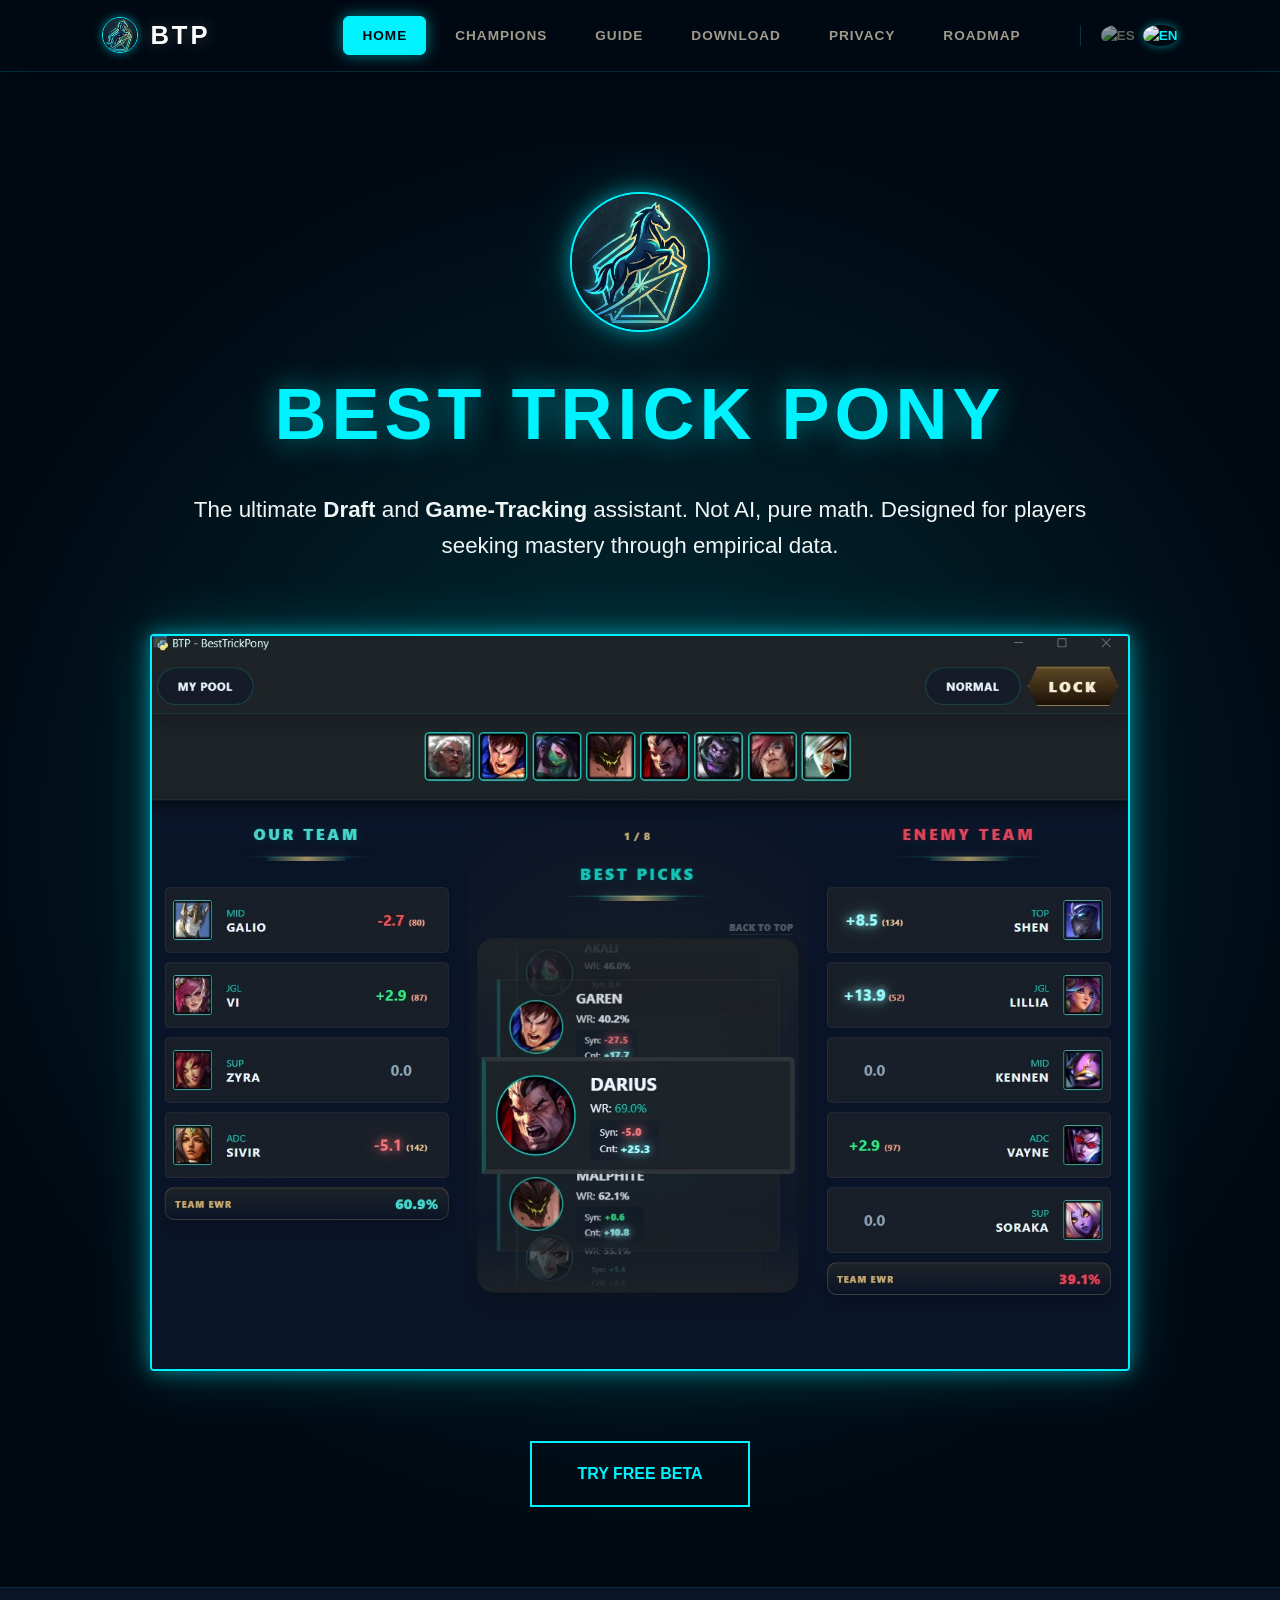
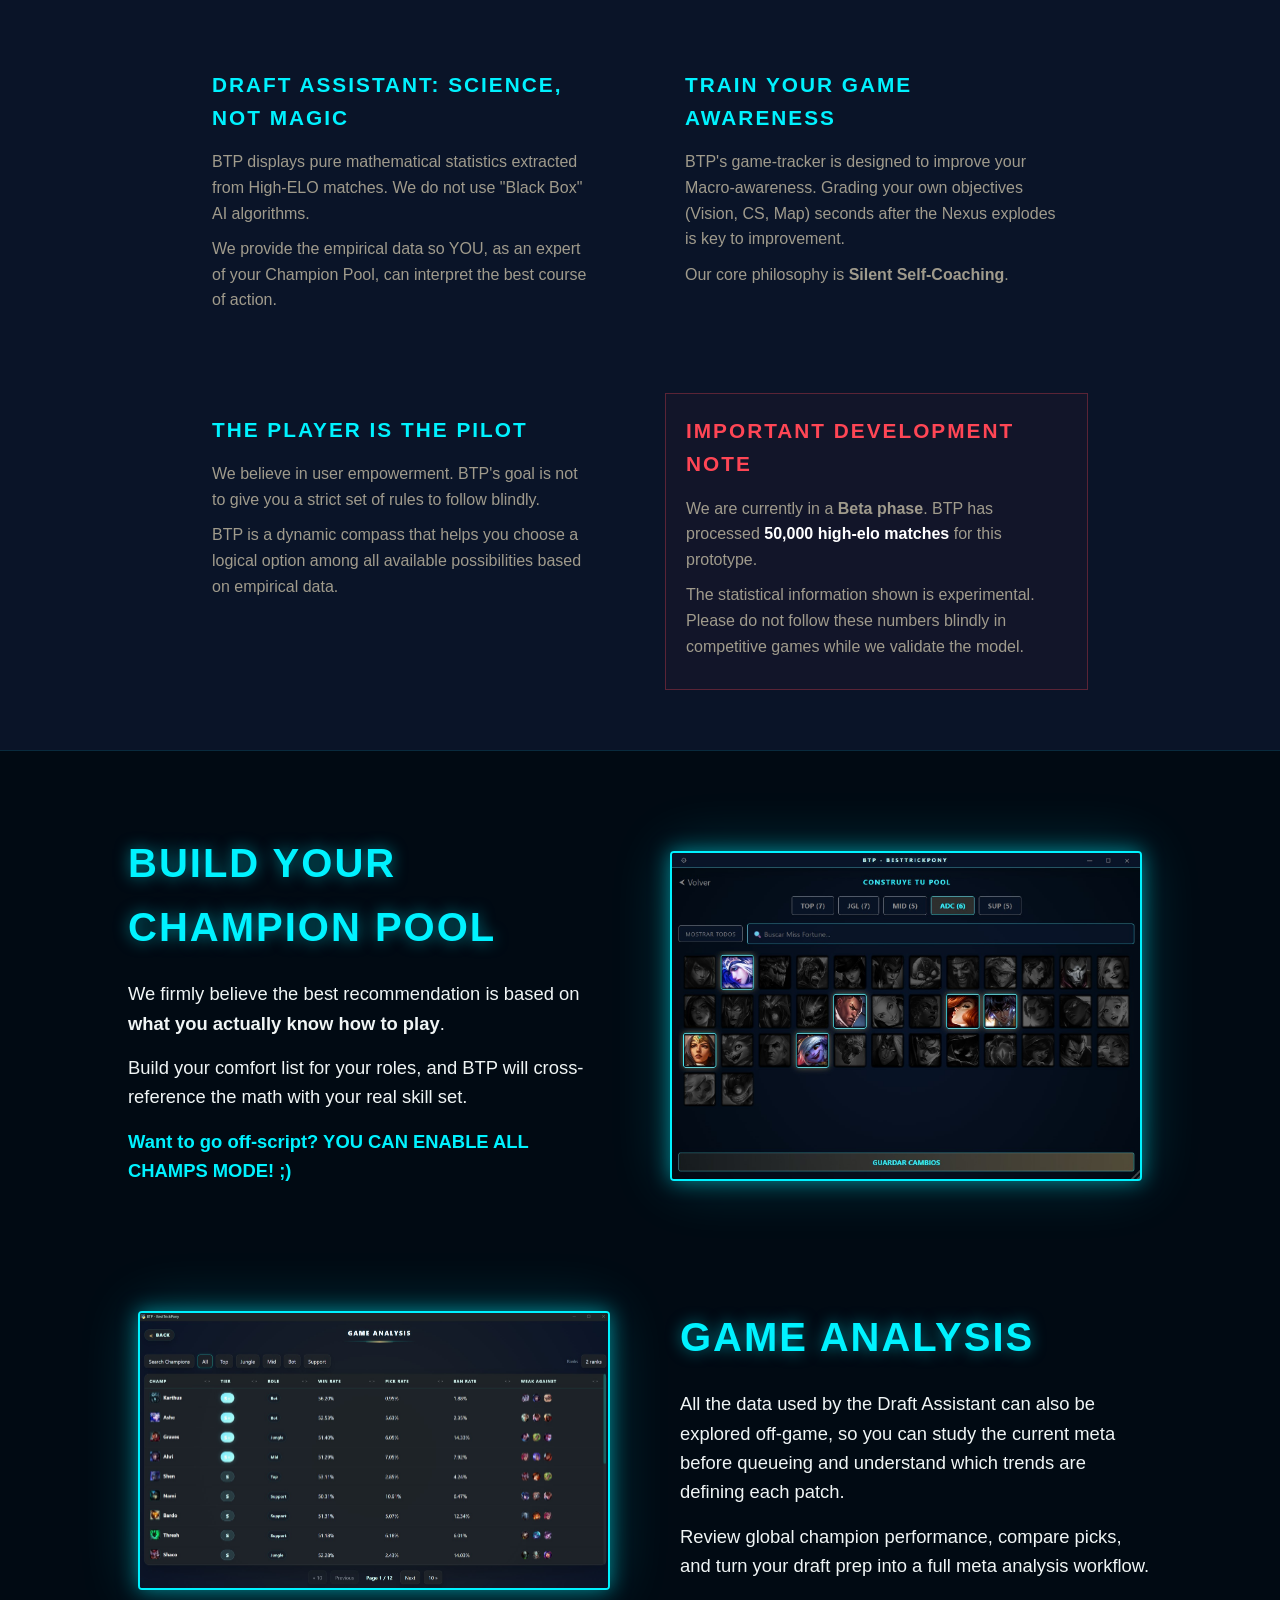
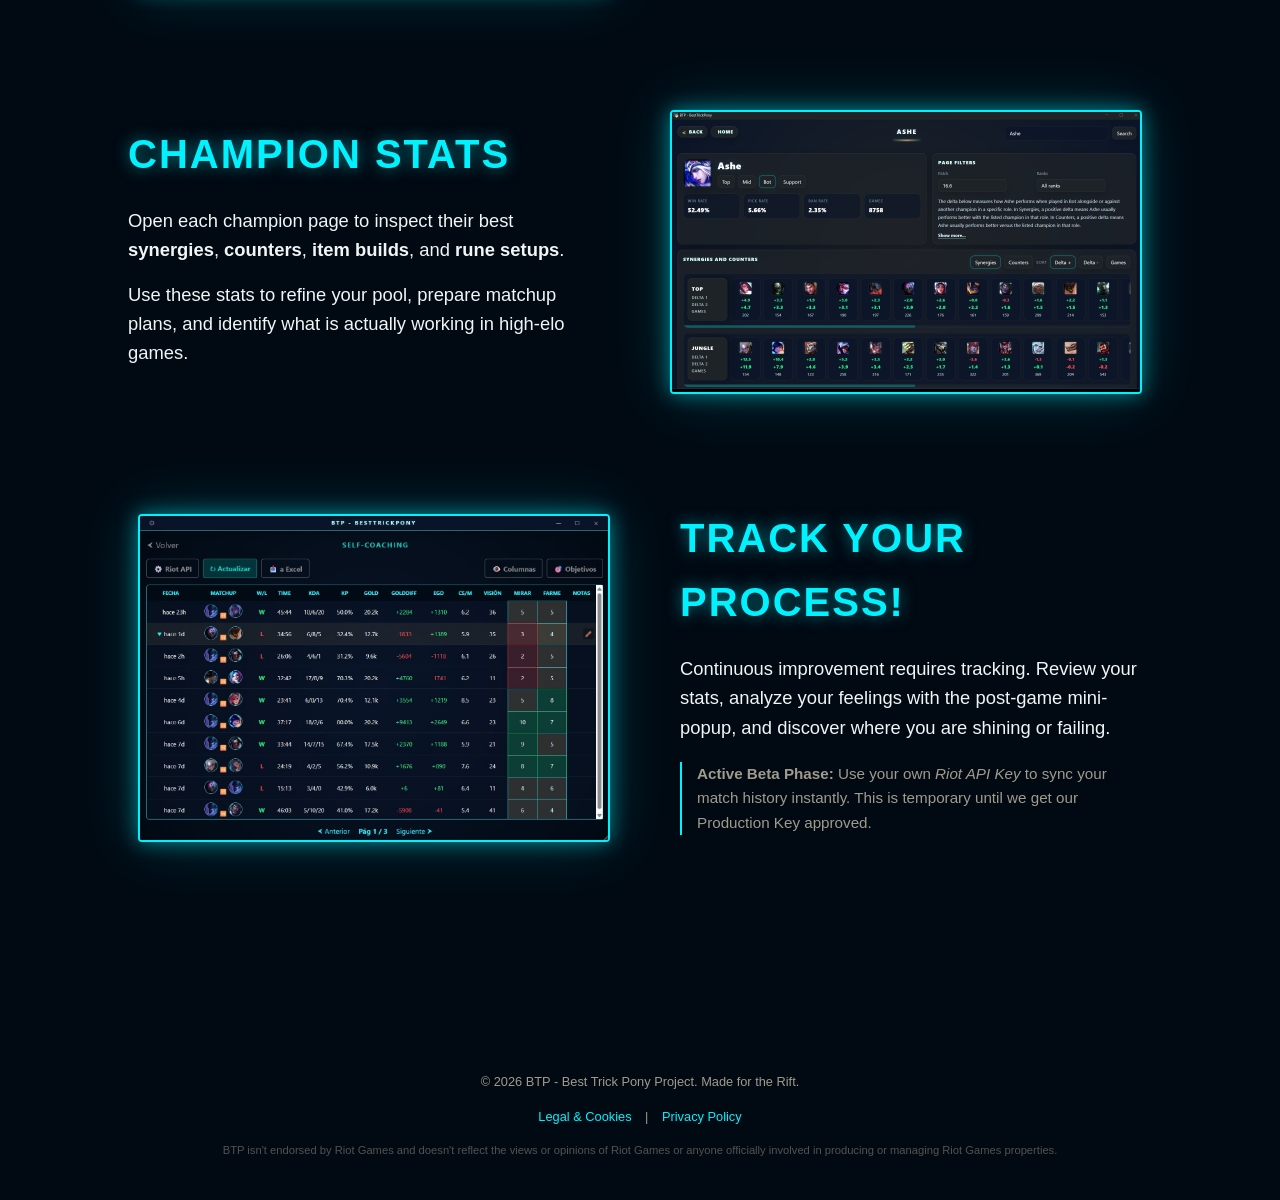
==== commit e59b115c: "Modified Nav order - Added "toggle" menu on mobile site. - Changed the menu order" ====
--- a/index.html
+++ b/index.html
@@ -9,21 +9,27 @@
     <link rel="stylesheet" href="style.css">
 </head>
 <body>
-    <nav class="glass-nav">
+        <nav class="glass-nav">
         <a href="index.html" class="nav-brand">
             <img src="assets/icono.png" alt="BTP Logo" class="nav-logo-img">
             <span>BTP</span>
         </a>
-        <div class="nav-links">
+        <button class="nav-toggle" type="button" aria-label="Open menu" aria-expanded="false" aria-controls="site-menu" data-open-label="Open menu" data-close-label="Close menu">
+            <span></span>
+            <span></span>
+            <span></span>
+        </button>
+        <div class="nav-menu" id="site-menu">
+            <div class="nav-links">
             <a href="index.html" class="active">Home</a>
+            <a href="Game-Analysis-Web/index-en.html">Champions</a>
+            <a href="how-to.html">Guide</a>
+            <a href="download.html">Download</a>
             <a href="about.html">Privacy</a>
-            <a href="how-to.html">Guide</a>
-            <a href="Game-Analysis-Web/index-en.html">Champions</a>
-            <a href="download.html">Download</a>
             <a href="next.html">Roadmap</a>
-            
+            </div>
             <div class="lang-toggle">
-                <a href="index-es.html" title="Espa&#241;ol"><img src="https://flagcdn.com/es.svg" alt="ES"></a>
+                <a href="index-es.html" title="Espa?ol"><img src="https://flagcdn.com/es.svg" alt="ES"></a>
                 <a href="index.html" class="lang-active" title="English"><img src="https://flagcdn.com/gb.svg" alt="EN"></a>
             </div>
         </div>
@@ -124,5 +130,6 @@
             BTP isn't endorsed by Riot Games and doesn't reflect the views or opinions of Riot Games or anyone officially involved in producing or managing Riot Games properties.
         </p>
     </footer>
+    <script src="nav.js"></script>
 </body>
 </html>
--- a/style.css
+++ b/style.css
@@ -114,22 +114,72 @@
     object-fit: cover;
 }
 
-.nav-brand span {
-    font-size: 1.6rem;
-    font-weight: 900;
-    color: #ffffff;
-    letter-spacing: 3px;
-    text-shadow: 0 0 15px rgba(255, 255, 255, 0.2);
-}
-
-.nav-links {
-    display: flex;
-    gap: 10px;
-}
-
-.nav-links a {
-    color: var(--text-secondary);
-    text-decoration: none;
+.nav-brand span {
+    font-size: 1.6rem;
+    font-weight: 900;
+    color: #ffffff;
+    letter-spacing: 3px;
+    text-shadow: 0 0 15px rgba(255, 255, 255, 0.2);
+}
+
+.nav-toggle {
+    display: none;
+    align-items: center;
+    justify-content: center;
+    flex-direction: column;
+    gap: 5px;
+    width: 46px;
+    height: 46px;
+    margin-left: auto;
+    border: 1px solid rgba(var(--accent-rgb), 0.25);
+    border-radius: 10px;
+    background: rgba(var(--bg-base-rgb), 0.55);
+    cursor: pointer;
+    transition: border-color 0.3s ease, box-shadow 0.3s ease, background 0.3s ease;
+}
+
+.nav-toggle:hover {
+    border-color: rgba(var(--accent-rgb), 0.45);
+    box-shadow: 0 0 16px rgba(var(--accent-rgb), 0.18);
+}
+
+.nav-toggle span {
+    width: 20px;
+    height: 2px;
+    border-radius: 999px;
+    background: #ffffff;
+    transition: transform 0.3s ease, opacity 0.3s ease;
+    transform-origin: center;
+}
+
+.glass-nav.is-open .nav-toggle span:nth-child(1) {
+    transform: translateY(7px) rotate(45deg);
+}
+
+.glass-nav.is-open .nav-toggle span:nth-child(2) {
+    opacity: 0;
+}
+
+.glass-nav.is-open .nav-toggle span:nth-child(3) {
+    transform: translateY(-7px) rotate(-45deg);
+}
+
+.nav-menu {
+    display: flex;
+    align-items: center;
+    gap: 20px;
+    margin-left: auto;
+}
+
+.nav-links {
+    display: flex;
+    gap: 10px;
+    align-items: center;
+}
+
+.nav-links a {
+    color: var(--text-secondary);
+    text-decoration: none;
     font-size: 0.85rem;
     font-weight: 700;
     text-transform: uppercase;
@@ -405,36 +455,62 @@
     }
 }
 
-@media (max-width: 768px) {
-    .glass-nav {
-        flex-direction: column;
-        padding: 15px 5%;
-        gap: 15px;
-    }
-    
-    .nav-links {
-        flex-wrap: wrap;
-        justify-content: center;
-        gap: 8px;
-    }
-
-    .nav-links a {
-        padding: 6px 10px;
-        font-size: 0.75rem;
-    }
-
-    .lang-toggle {
-        margin-left: 0;
-        padding-left: 0;
-        border-left: none;
-        width: 100%;
-        justify-content: center;
-        margin-top: 5px;
-    }
-
-    .philosophy-section {
-        display: flex;
-        flex-direction: column;
+@media (max-width: 768px) {
+    .glass-nav {
+        padding: 15px 5%;
+        gap: 14px;
+        flex-wrap: wrap;
+    }
+
+    .nav-toggle {
+        display: inline-flex;
+    }
+
+    .nav-menu {
+        display: none;
+        width: 100%;
+        flex-direction: column;
+        align-items: stretch;
+        gap: 16px;
+        padding: 18px;
+        border: 1px solid rgba(var(--accent-rgb), 0.16);
+        border-radius: 18px;
+        background: rgba(var(--bg-base-rgb), 0.92);
+        box-shadow: 0 18px 40px rgba(0, 0, 0, 0.28);
+    }
+
+    .glass-nav.is-open .nav-menu {
+        display: flex;
+    }
+    
+    .nav-links {
+        width: 100%;
+        flex-direction: column;
+        align-items: stretch;
+        gap: 10px;
+    }
+
+    .nav-links a {
+        width: 100%;
+        padding: 12px 16px;
+        font-size: 0.82rem;
+        text-align: center;
+    }
+
+    .lang-toggle {
+        margin-left: 0;
+        padding-left: 0;
+        border-left: none;
+        width: 100%;
+        justify-content: center;
+        margin-top: 0;
+        padding-top: 14px;
+        border-top: 1px solid rgba(var(--accent-rgb), 0.2);
+    }
+
+    .philosophy-section {
+        display: flex;
+        flex-direction: column;
         padding: 40px 5%;
         gap: 20px;
     }
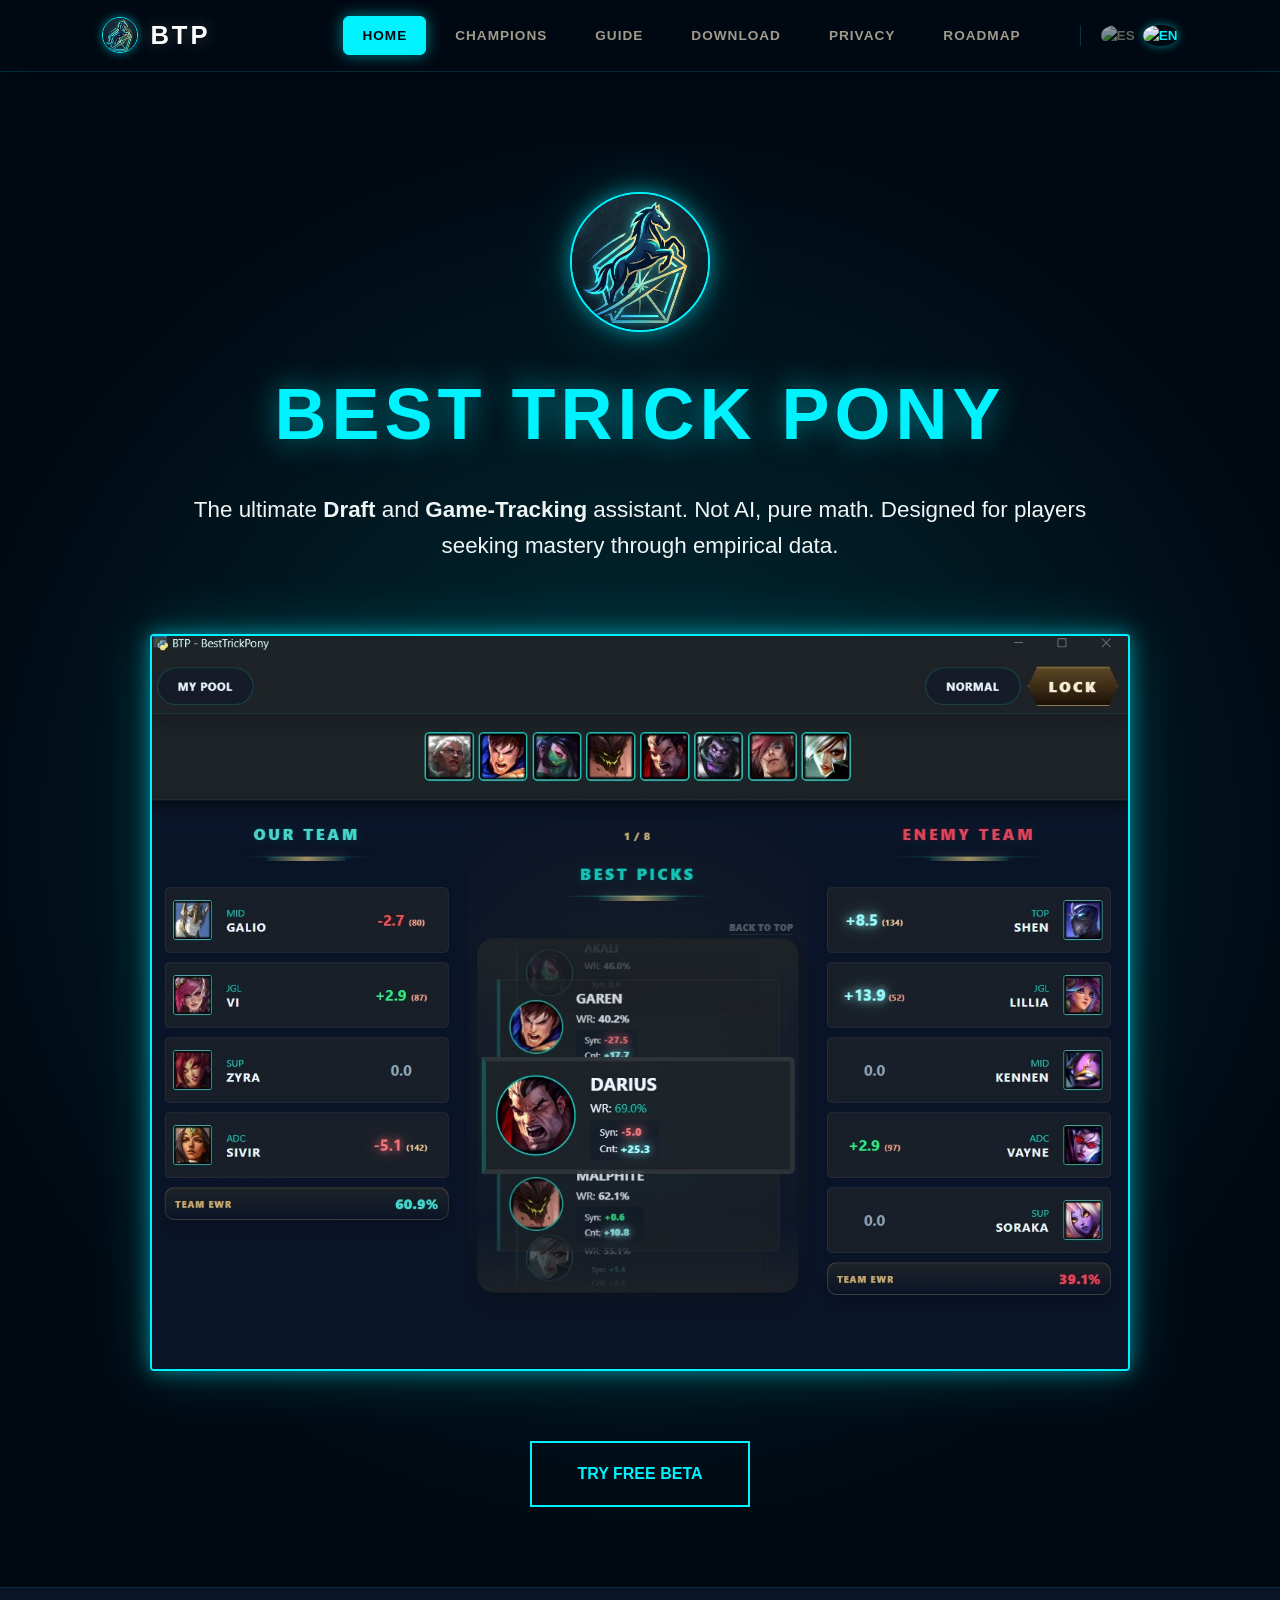
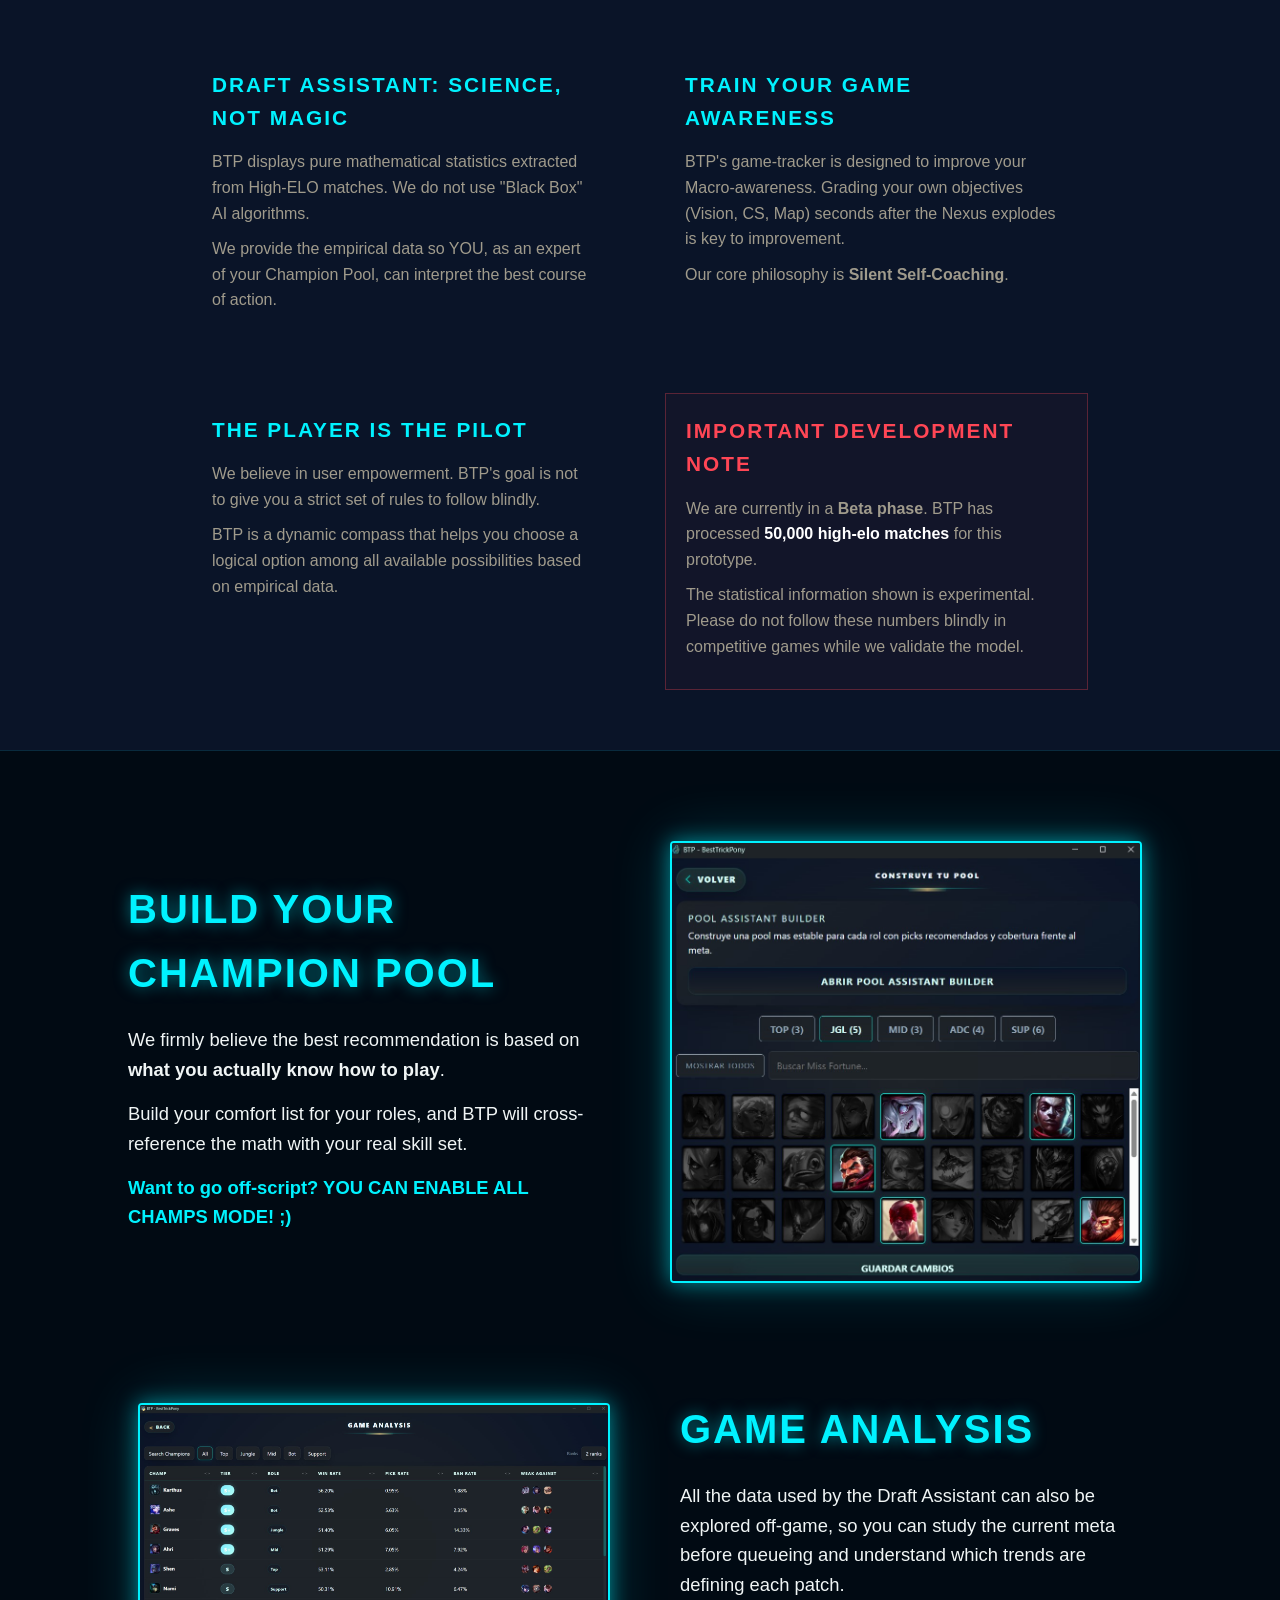
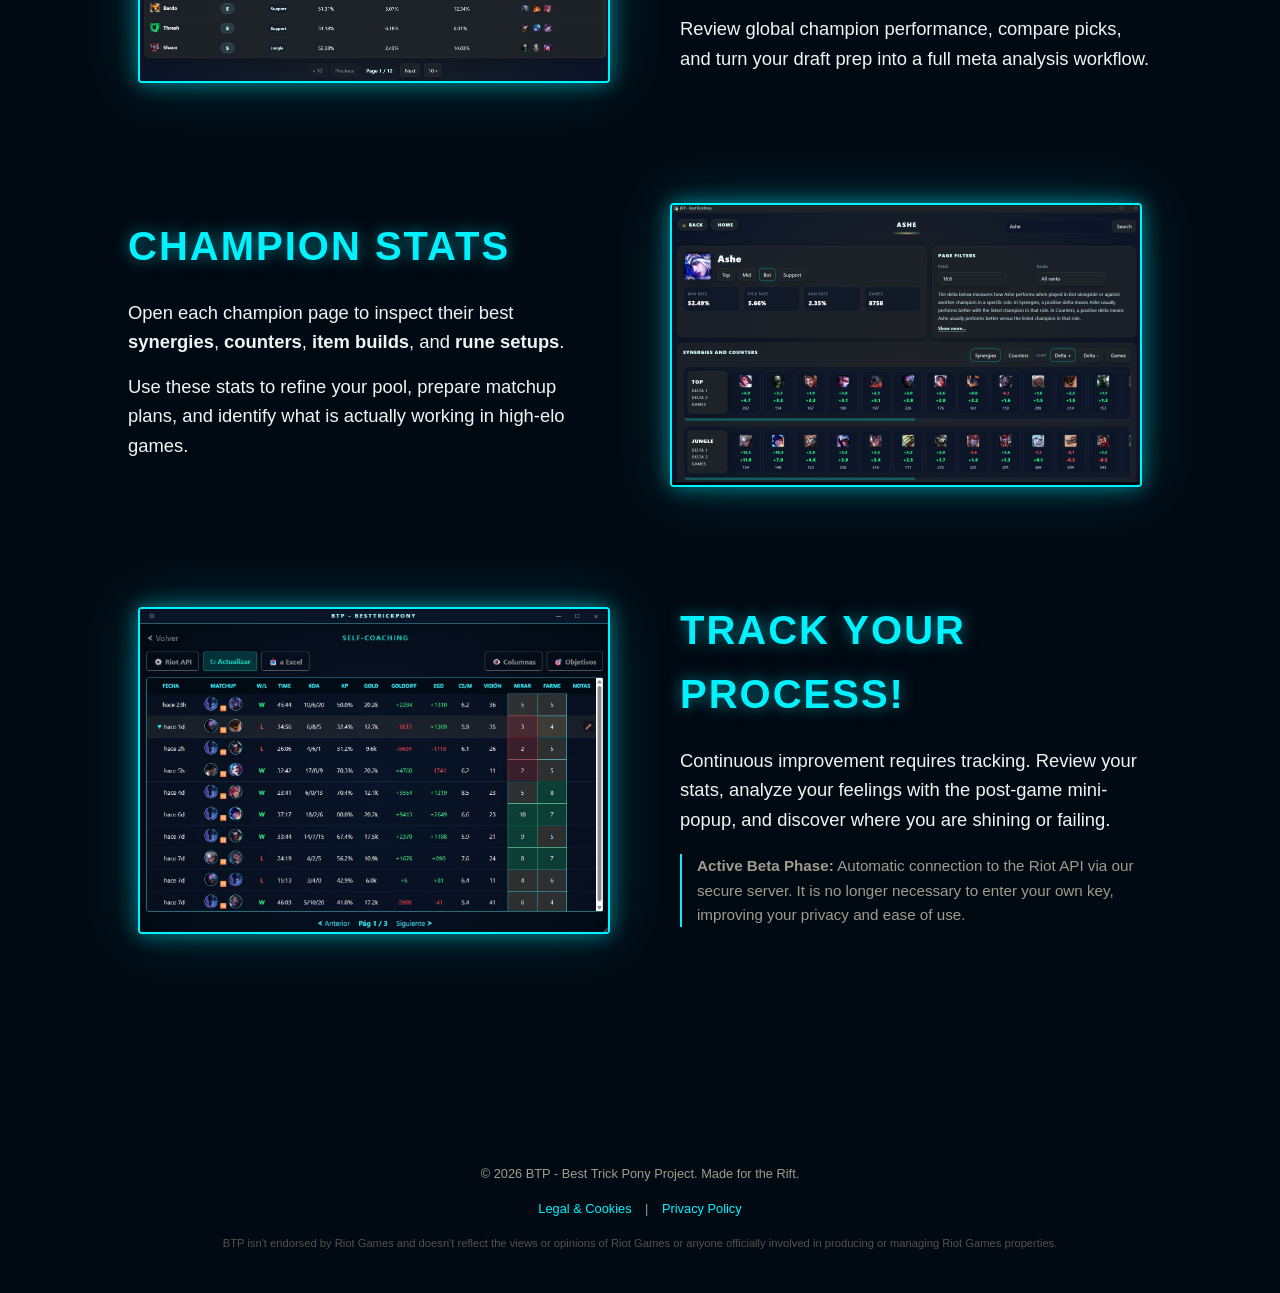
==== commit d8599a0f: "Preparing for next release" ====
--- a/index.html
+++ b/index.html
@@ -111,7 +111,7 @@
                 <h2>Track your Process!</h2>
                 <p>Continuous improvement requires tracking. Review your stats, analyze your feelings with the post-game mini-popup, and discover where you are shining or failing.</p>
                 <p class="beta-note">
-                    <strong>Active Beta Phase:</strong> Use your own <em>Riot API Key</em> to sync your match history instantly. This is temporary until we get our Production Key approved.
+                    <strong>Active Beta Phase:</strong> Automatic connection to the Riot API via our secure server. It is no longer necessary to enter your own key, improving your privacy and ease of use.
                 </p>
             </div>
             <div class="glowing-screenshot-container feature-image">
--- a/style.css
+++ b/style.css
@@ -77,13 +77,14 @@
 }
 
 /* --- NAVEGACIÓN PREMIUM (GLASSMORPHISM) --- */
-.glass-nav {
-    display: flex;
-    justify-content: space-between;
-    align-items: center;
-    padding: 15px 8%;
-    /* Efecto cristal adaptativo al tema */
-    background: rgba(var(--bg-base-rgb), 0.75); 
+.glass-nav {
+    display: flex;
+    justify-content: space-between;
+    align-items: center;
+    gap: 24px;
+    padding: 15px 8%;
+    /* Efecto cristal adaptativo al tema */
+    background: rgba(var(--bg-base-rgb), 0.75); 
     backdrop-filter: blur(12px);
     -webkit-backdrop-filter: blur(12px);
     border-bottom: 1px solid rgba(var(--accent-rgb), 0.15);
@@ -93,13 +94,14 @@
     z-index: 1000;
 }
 
-.nav-brand {
-    display: flex;
-    align-items: center;
-    gap: 12px;
-    text-decoration: none;
-    transition: transform 0.3s ease;
-}
+.nav-brand {
+    display: flex;
+    align-items: center;
+    flex: 0 0 auto;
+    gap: 12px;
+    text-decoration: none;
+    transition: transform 0.3s ease;
+}
 
 .nav-brand:hover {
     transform: scale(1.05);
@@ -127,14 +129,21 @@
     align-items: center;
     justify-content: center;
     flex-direction: column;
+    flex: 0 0 auto;
     gap: 5px;
     width: 46px;
     height: 46px;
-    margin-left: auto;
+    padding: 0;
+    font-size: 0;
+    line-height: 0;
+    color: transparent;
+    appearance: none;
+    -webkit-appearance: none;
     border: 1px solid rgba(var(--accent-rgb), 0.25);
     border-radius: 10px;
     background: rgba(var(--bg-base-rgb), 0.55);
     cursor: pointer;
+    overflow: hidden;
     transition: border-color 0.3s ease, box-shadow 0.3s ease, background 0.3s ease;
 }
 
@@ -144,6 +153,7 @@
 }
 
 .nav-toggle span {
+    display: block;
     width: 20px;
     height: 2px;
     border-radius: 999px;
@@ -167,12 +177,17 @@
 .nav-menu {
     display: flex;
     align-items: center;
+    justify-content: flex-end;
+    flex: 1 1 auto;
+    min-width: 0;
     gap: 20px;
-    margin-left: auto;
 }
 
 .nav-links {
     display: flex;
+    justify-content: flex-end;
+    flex: 1 1 auto;
+    min-width: 0;
     gap: 10px;
     align-items: center;
 }
@@ -392,12 +407,14 @@
 }
 
 /* --- SELECTOR DE IDIOMA --- */
-.lang-toggle {
-    display: flex;
-    align-items: center;
-    gap: 8px;
-    margin-left: 20px;
-    border-left: 1px solid rgba(var(--accent-rgb), 0.2);
+.lang-toggle {
+    display: flex;
+    align-items: center;
+    justify-content: center;
+    flex: 0 0 auto;
+    gap: 8px;
+    margin-left: 20px;
+    border-left: 1px solid rgba(var(--accent-rgb), 0.2);
     padding-left: 20px;
 }
 
@@ -455,7 +472,7 @@
     }
 }
 
-@media (max-width: 768px) {
+@media (max-width: 1250px) {
     .glass-nav {
         padding: 15px 5%;
         gap: 14px;
@@ -468,9 +485,11 @@
 
     .nav-menu {
         display: none;
+        flex: 0 0 100%;
         width: 100%;
         flex-direction: column;
         align-items: stretch;
+        justify-content: flex-start;
         gap: 16px;
         padding: 18px;
         border: 1px solid rgba(var(--accent-rgb), 0.16);
@@ -482,11 +501,17 @@
     .glass-nav.is-open .nav-menu {
         display: flex;
     }
+
+    .nav-toggle[aria-expanded="true"] + .nav-menu {
+        display: flex;
+    }
     
     .nav-links {
         width: 100%;
+        flex: 0 0 auto;
         flex-direction: column;
         align-items: stretch;
+        justify-content: flex-start;
         gap: 10px;
     }
 
@@ -498,6 +523,7 @@
     }
 
     .lang-toggle {
+        flex: 0 0 auto;
         margin-left: 0;
         padding-left: 0;
         border-left: none;
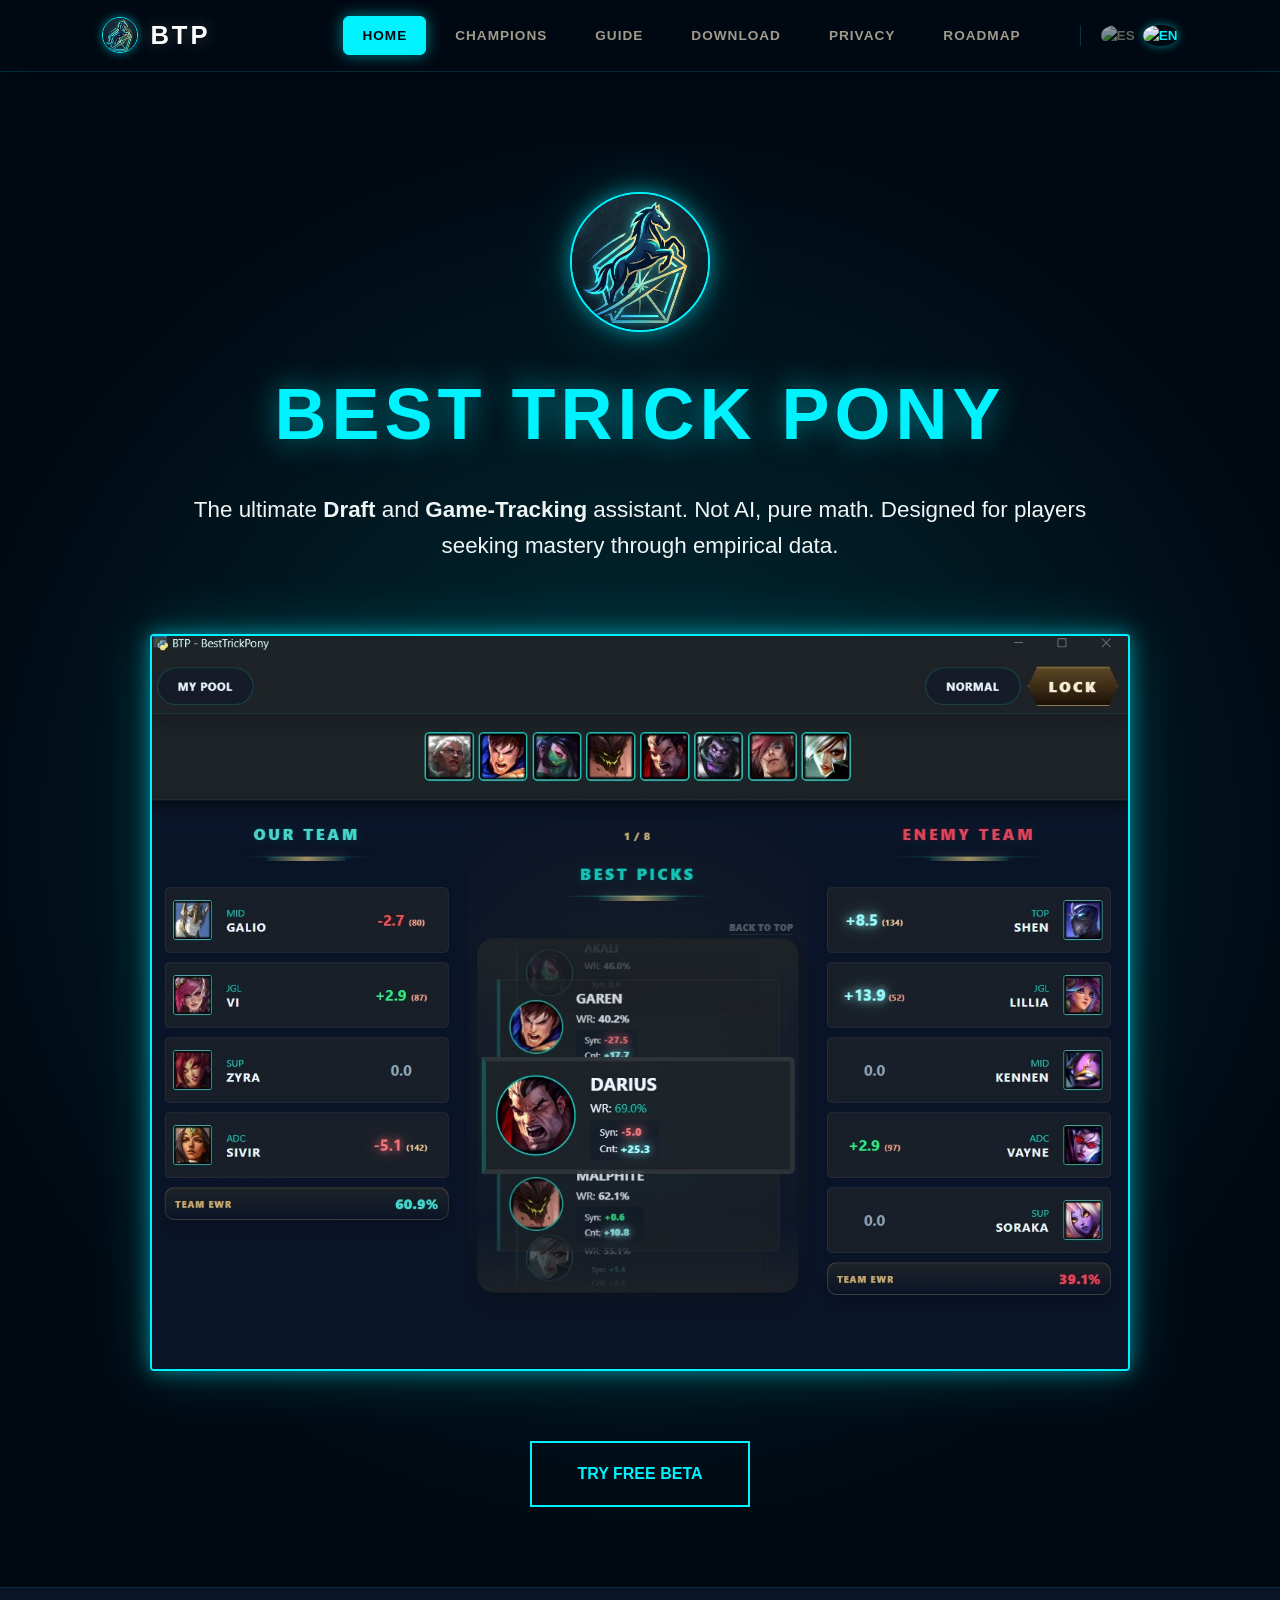
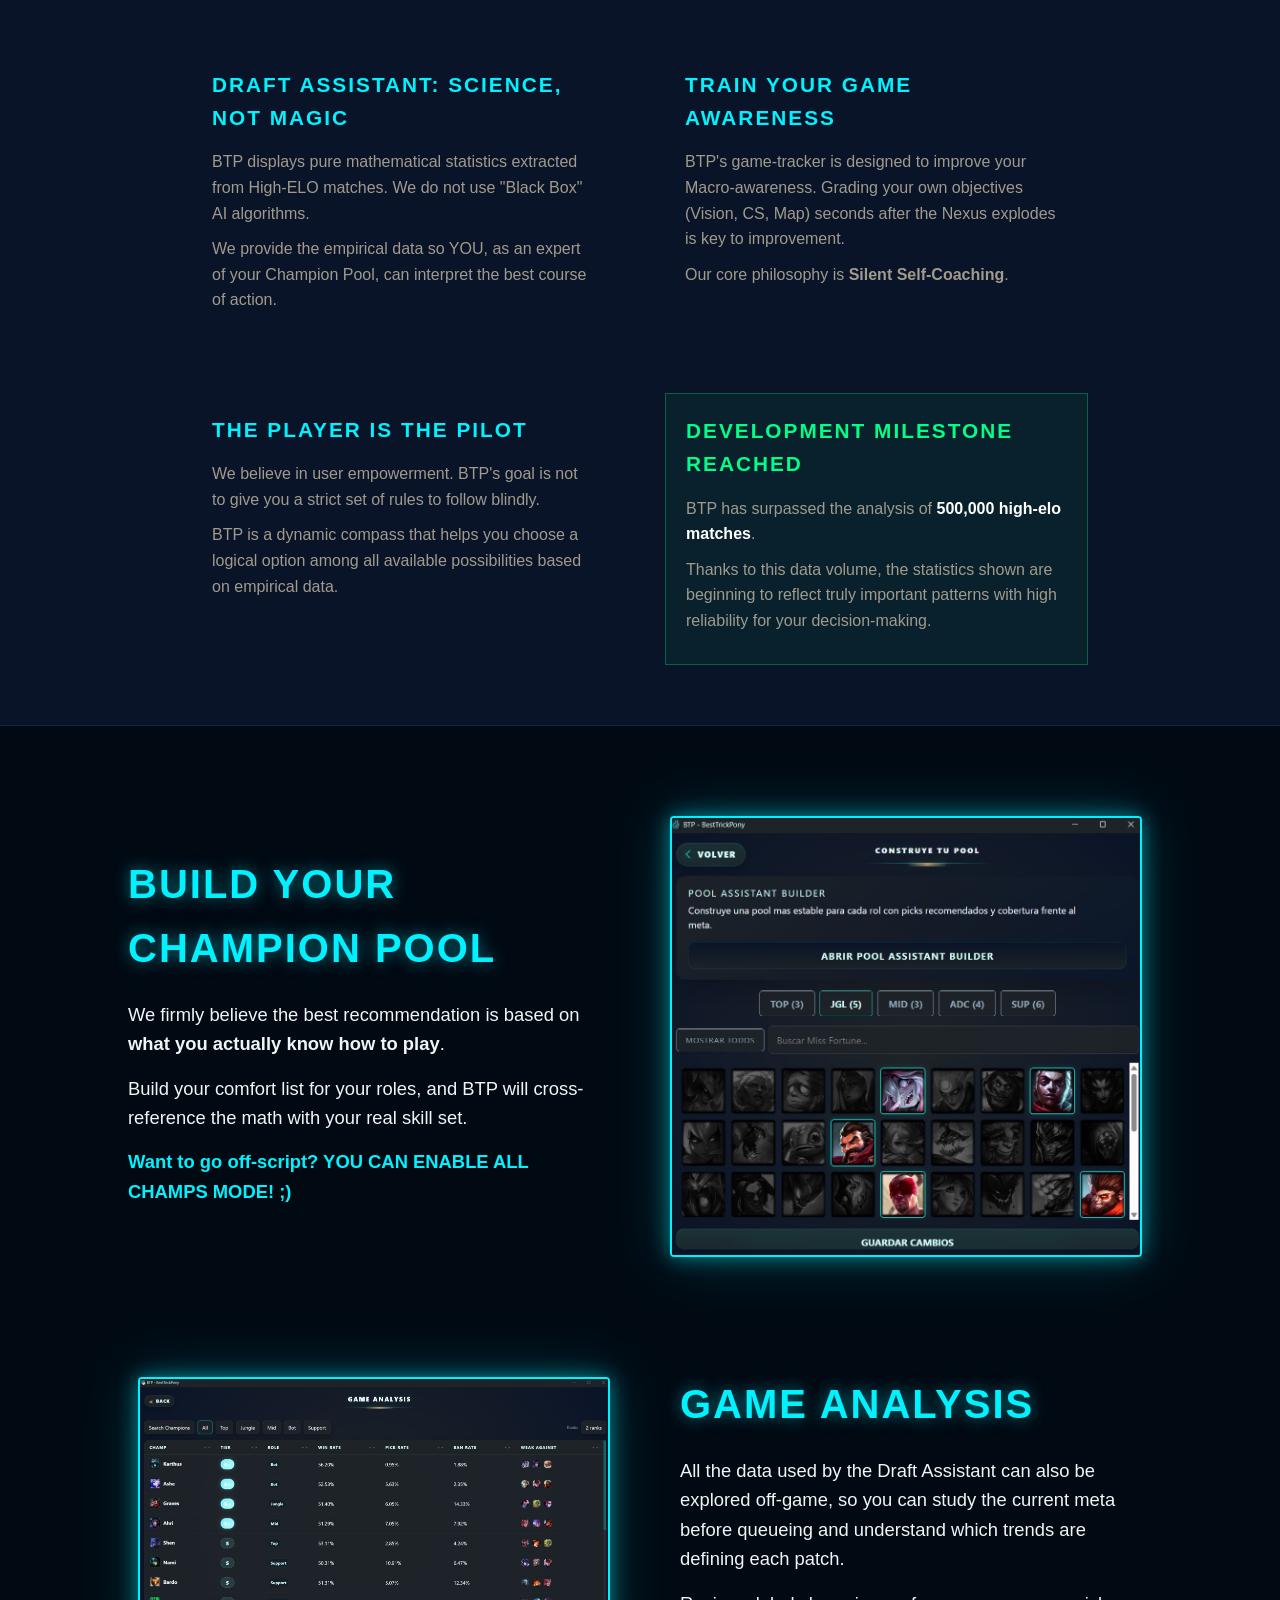
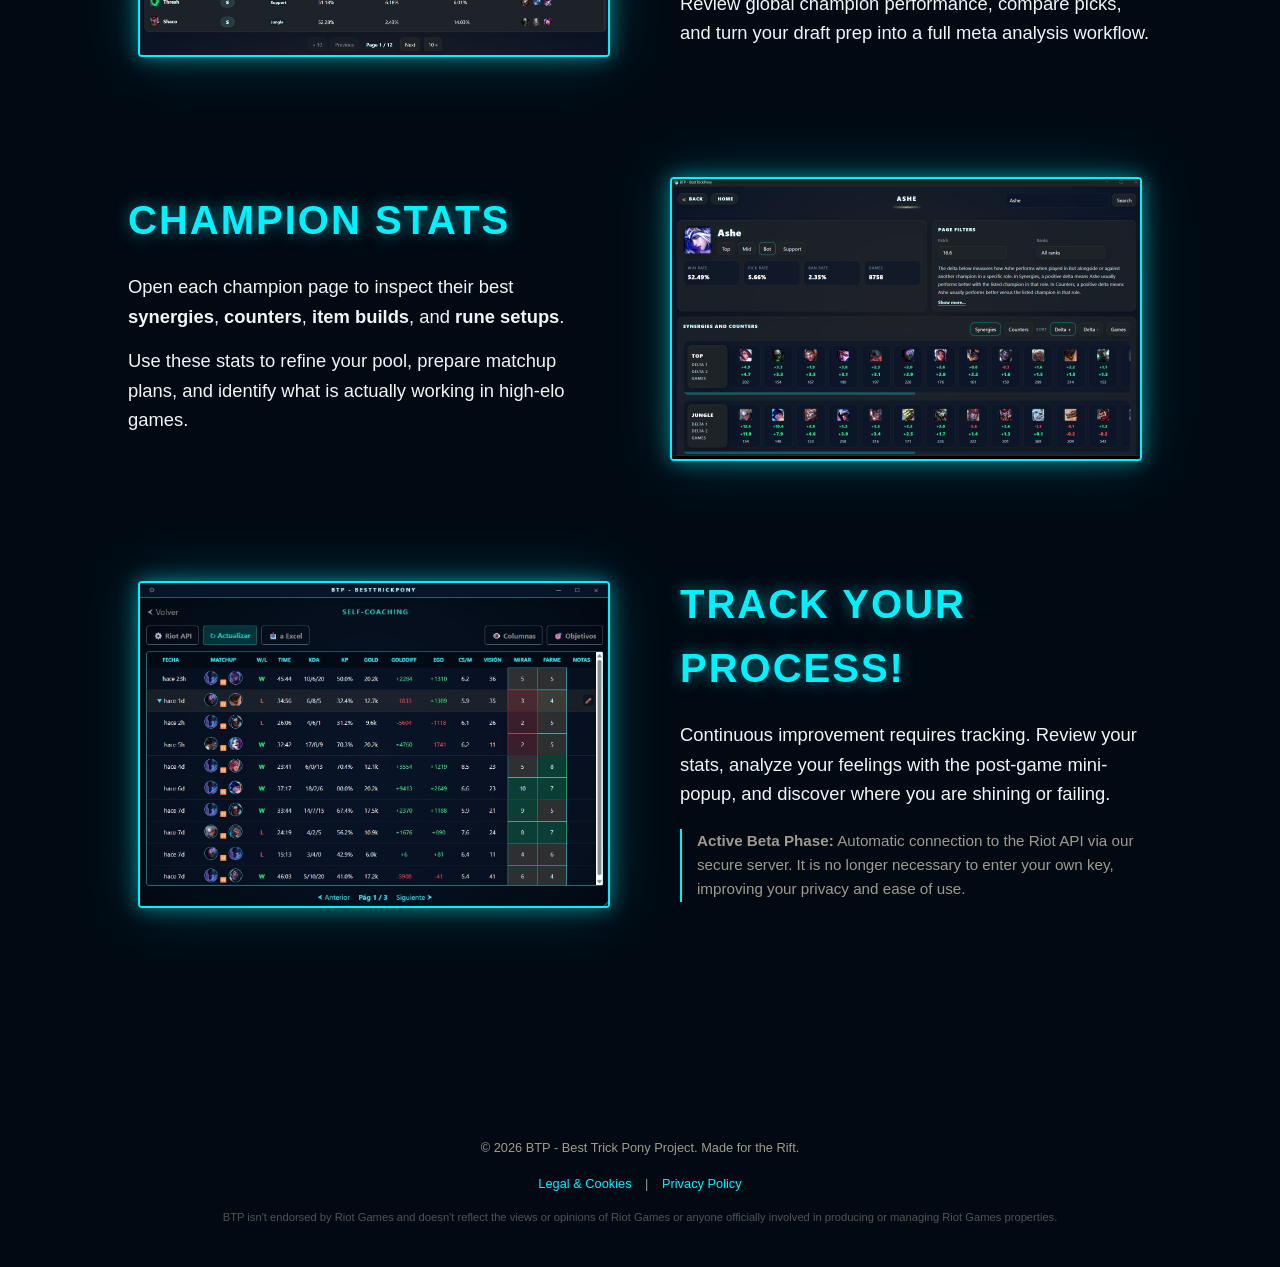
==== commit b491905d: "Number of games updated in home page" ====
--- a/index.html
+++ b/index.html
@@ -64,10 +64,10 @@
             <p>We believe in user empowerment. BTP's goal is not to give you a strict set of rules to follow blindly.</p>
             <p>BTP is a dynamic compass that helps you choose a logical option among all available possibilities based on empirical data.</p>
         </div>
-        <div class="philosophy-card" style="border: 1px solid rgba(255, 70, 85, 0.3); background: rgba(255, 70, 85, 0.03);">
-            <h3 style="color: #ff4655;">Important Development Note</h3>
-            <p>We are currently in a <strong>Beta phase</strong>. BTP has processed <span style="color: white; font-weight:bold;">50,000 high-elo matches</span> for this prototype.</p>
-            <p>The statistical information shown is experimental. Please do not follow these numbers blindly in competitive games while we validate the model.</p>
+        <div class="philosophy-card" style="border: 1px solid rgba(0, 255, 136, 0.3); background: rgba(0, 255, 136, 0.05);">
+            <h3 style="color: #00ff88;">Development Milestone Reached</h3>
+            <p>BTP has surpassed the analysis of <span style="color: white; font-weight:bold;">500,000 high-elo matches</span>.</p>
+            <p>Thanks to this data volume, the statistics shown are beginning to reflect truly important patterns with high reliability for your decision-making.</p>
         </div>
     </section>
 
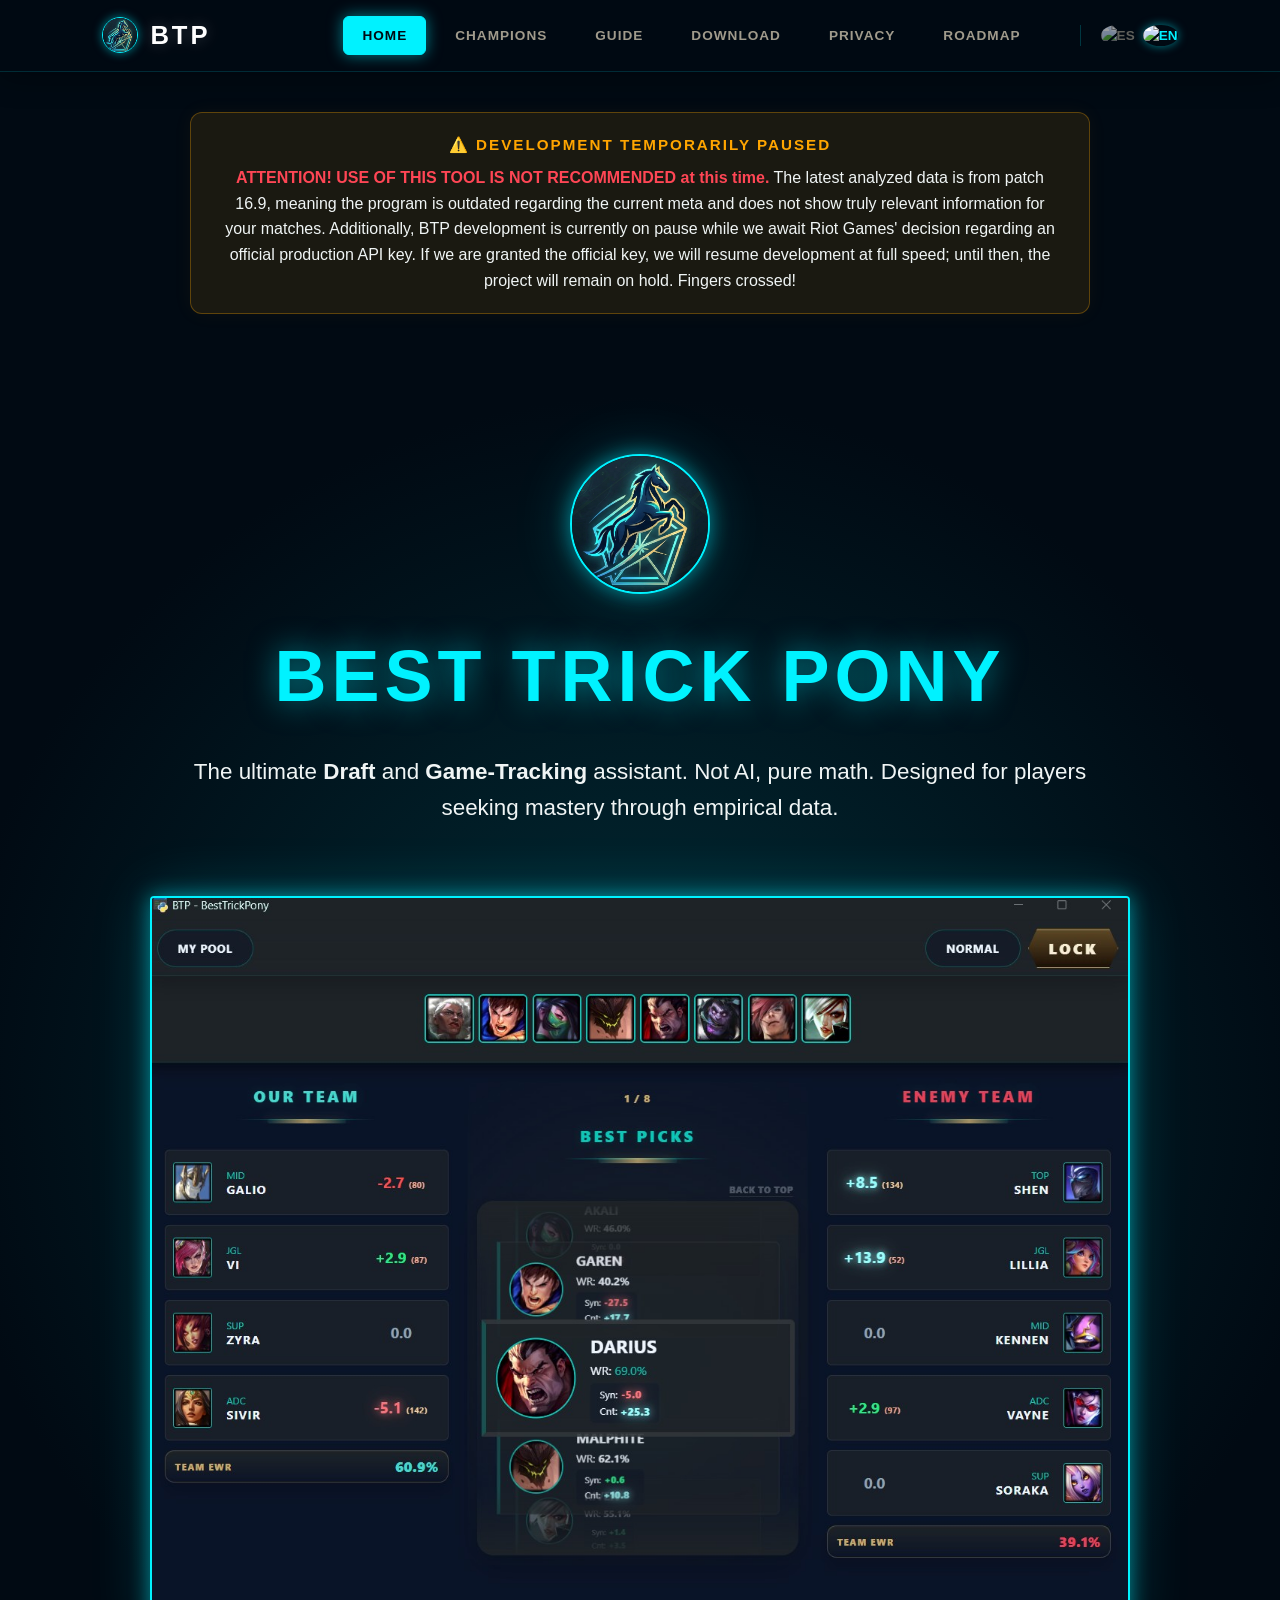
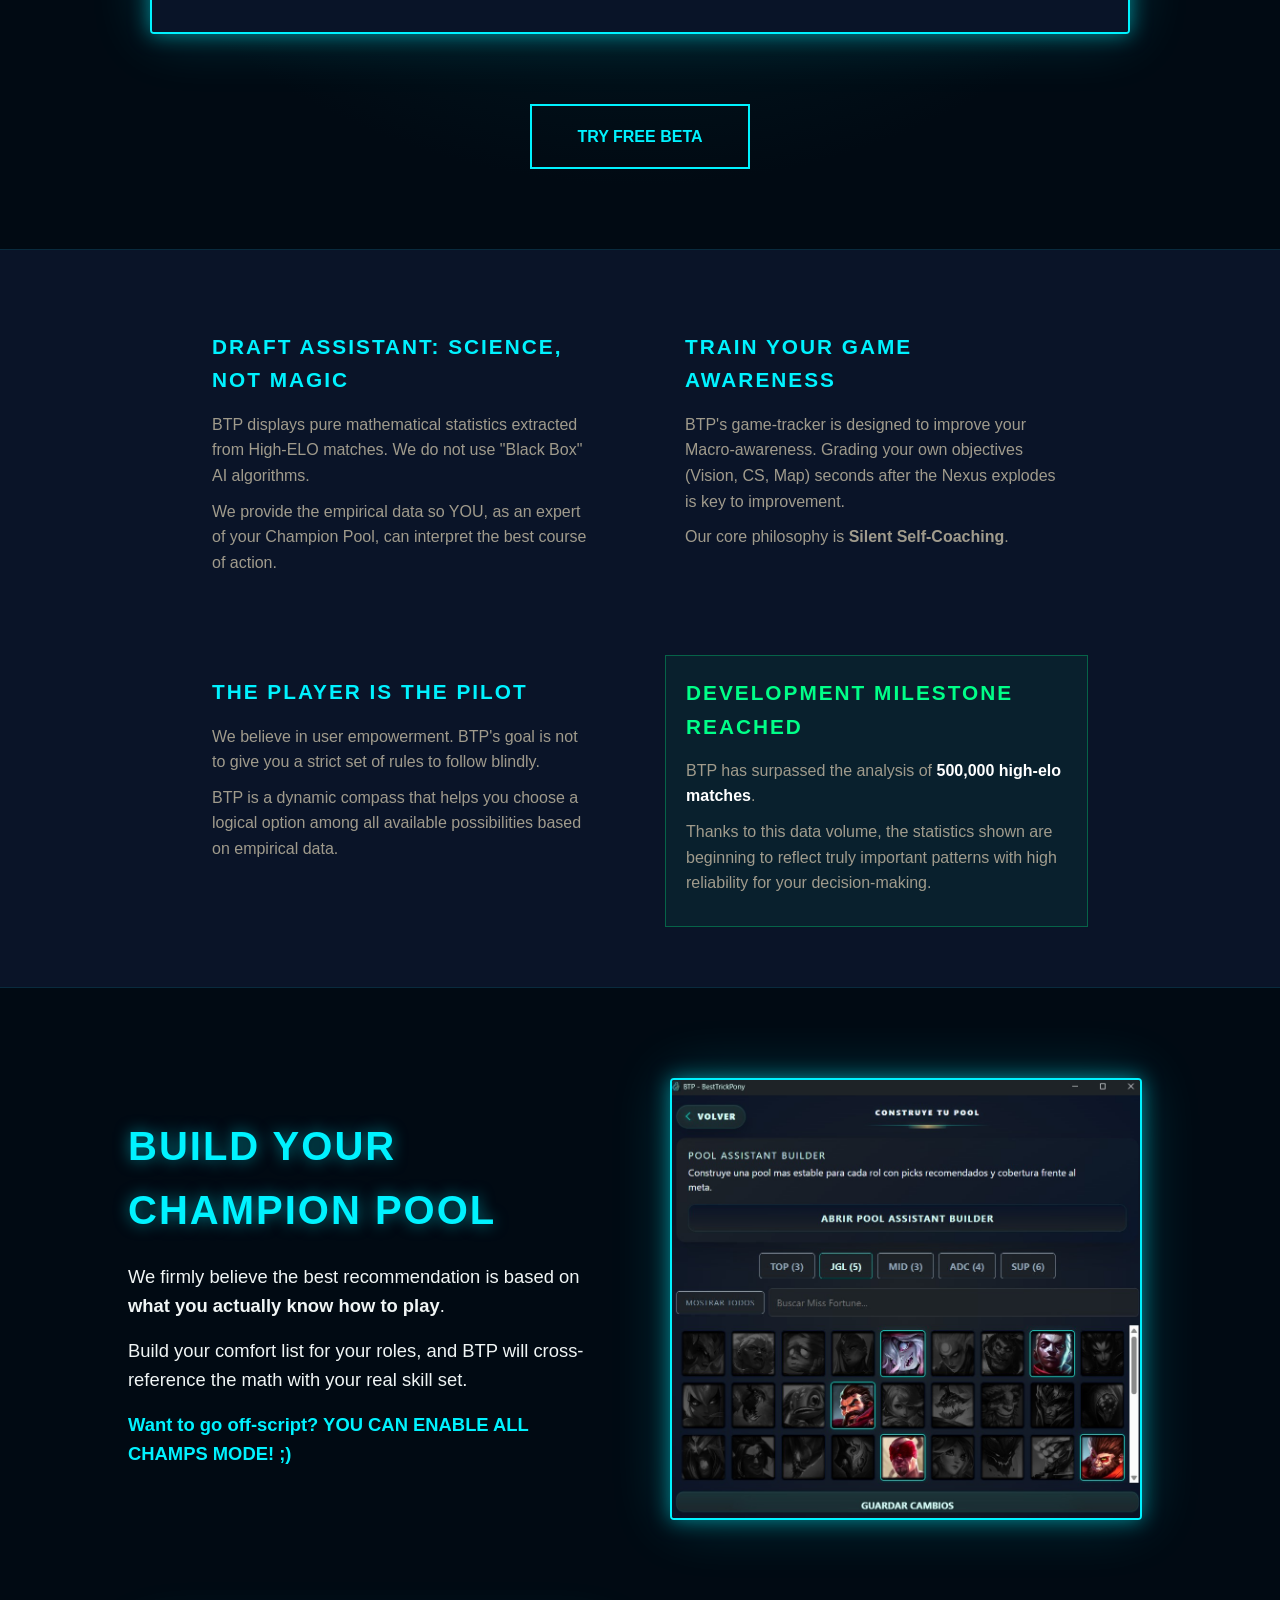
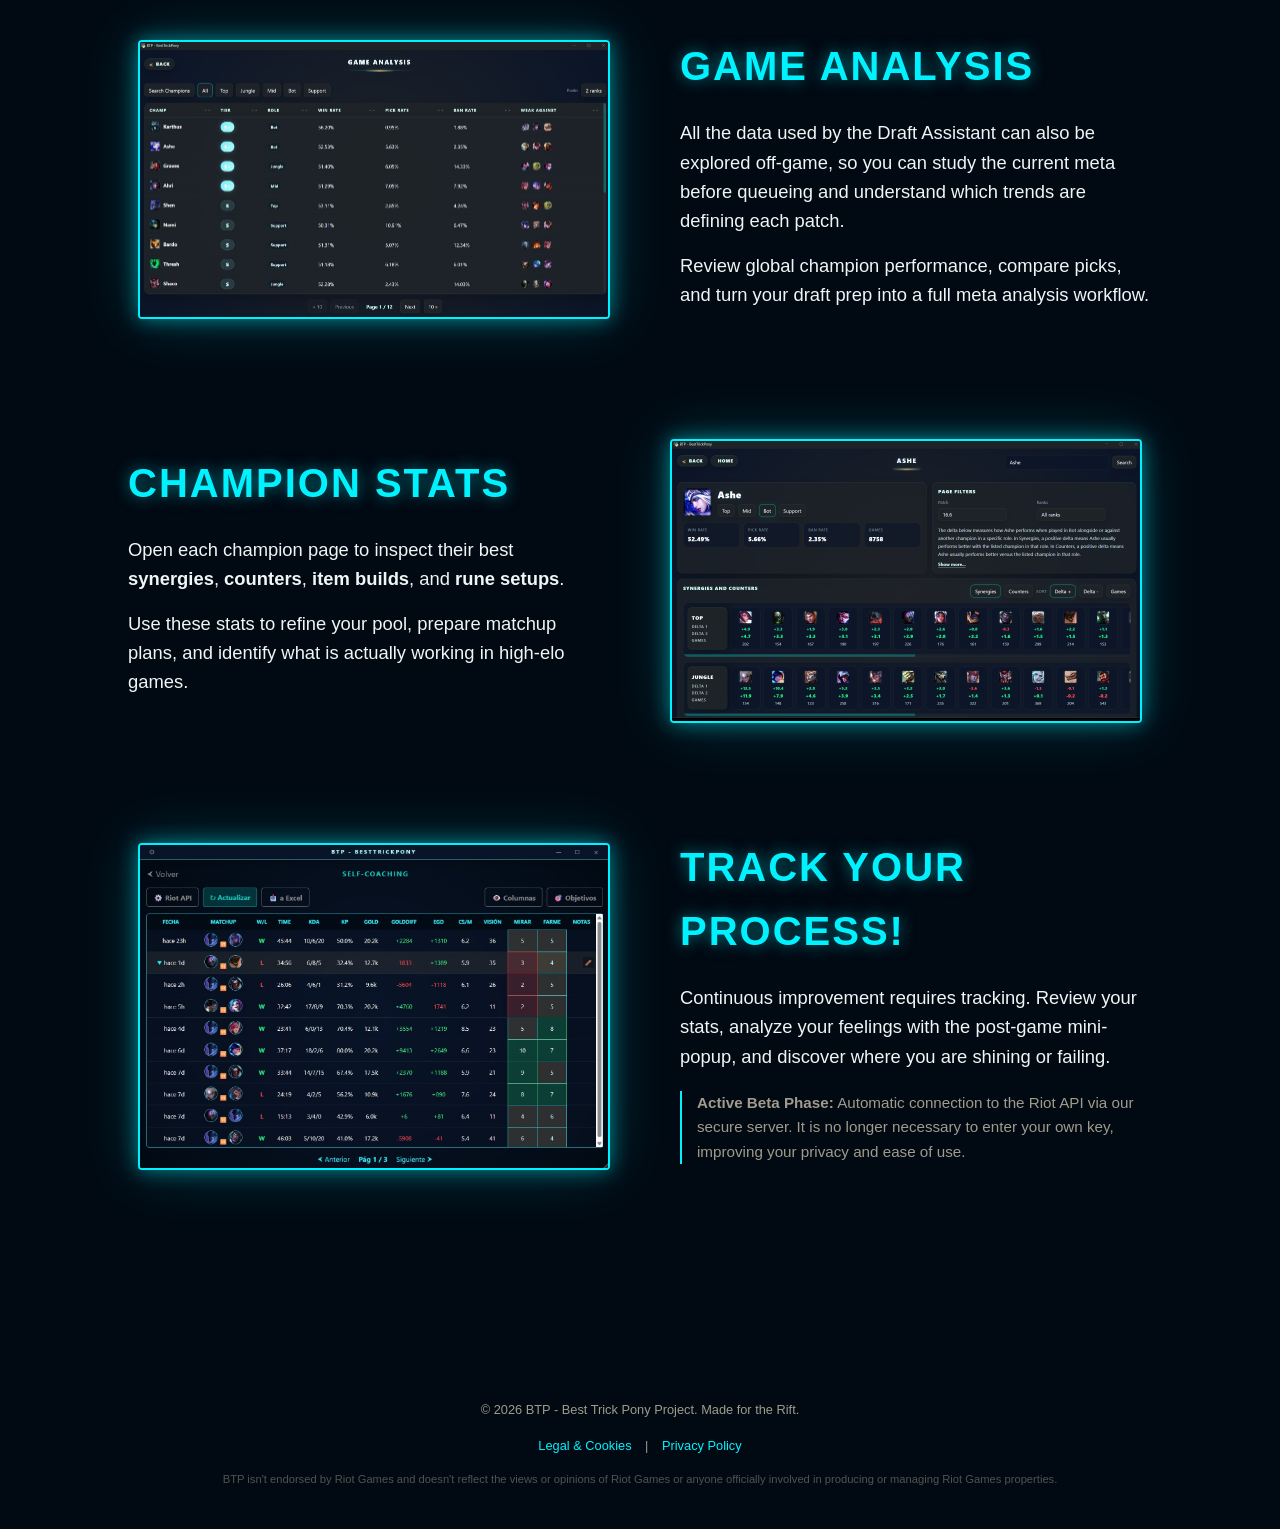
==== commit e00ae0f4: "new banner, paused development" ====
--- a/index.html
+++ b/index.html
@@ -34,6 +34,13 @@
             </div>
         </div>
     </nav>
+
+    <div style="background: rgba(255, 165, 0, 0.1); border: 1px solid rgba(255, 165, 0, 0.3); border-radius: 12px; padding: 20px 30px; margin: 40px auto 20px; max-width: 900px; text-align: center; box-shadow: 0 0 20px rgba(255, 165, 0, 0.05);">
+        <p style="color: #ffa500; font-weight: bold; margin: 0 0 8px; text-transform: uppercase; letter-spacing: 2px; font-size: 0.95rem;">⚠️ Development Temporarily Paused</p>
+        <p style="color: var(--text-primary); margin: 0; font-size: 1rem; line-height: 1.6; font-weight: 300;">
+            <strong style="color: #ff4655;">ATTENTION! USE OF THIS TOOL IS NOT RECOMMENDED at this time.</strong> The latest analyzed data is from patch 16.9, meaning the program is outdated regarding the current meta and does not show truly relevant information for your matches. Additionally, BTP development is currently on pause while we await Riot Games' decision regarding an official production API key. If we are granted the official key, we will resume development at full speed; until then, the project will remain on hold. Fingers crossed!
+        </p>
+    </div>
 
     <header class="hero">
         <img src="assets/icono.png" alt="BTP Logo" class="hero-logo">
